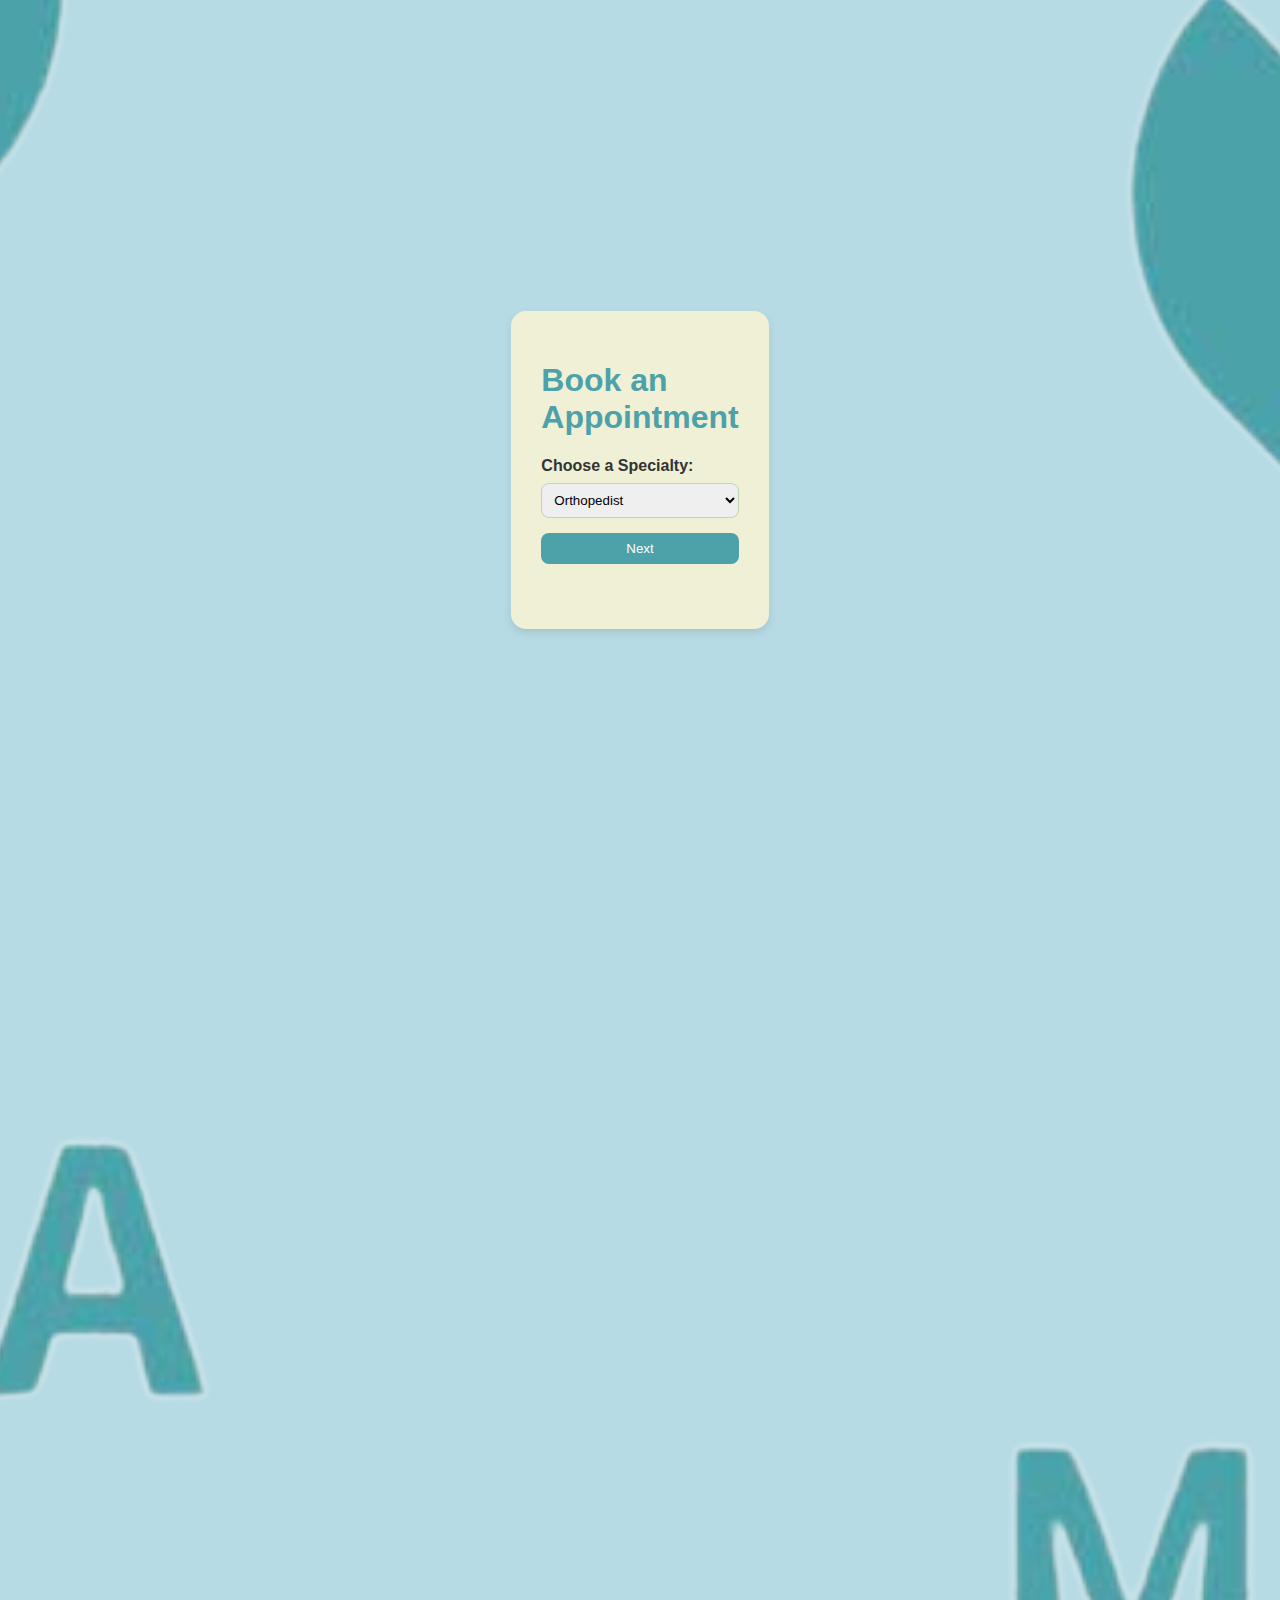
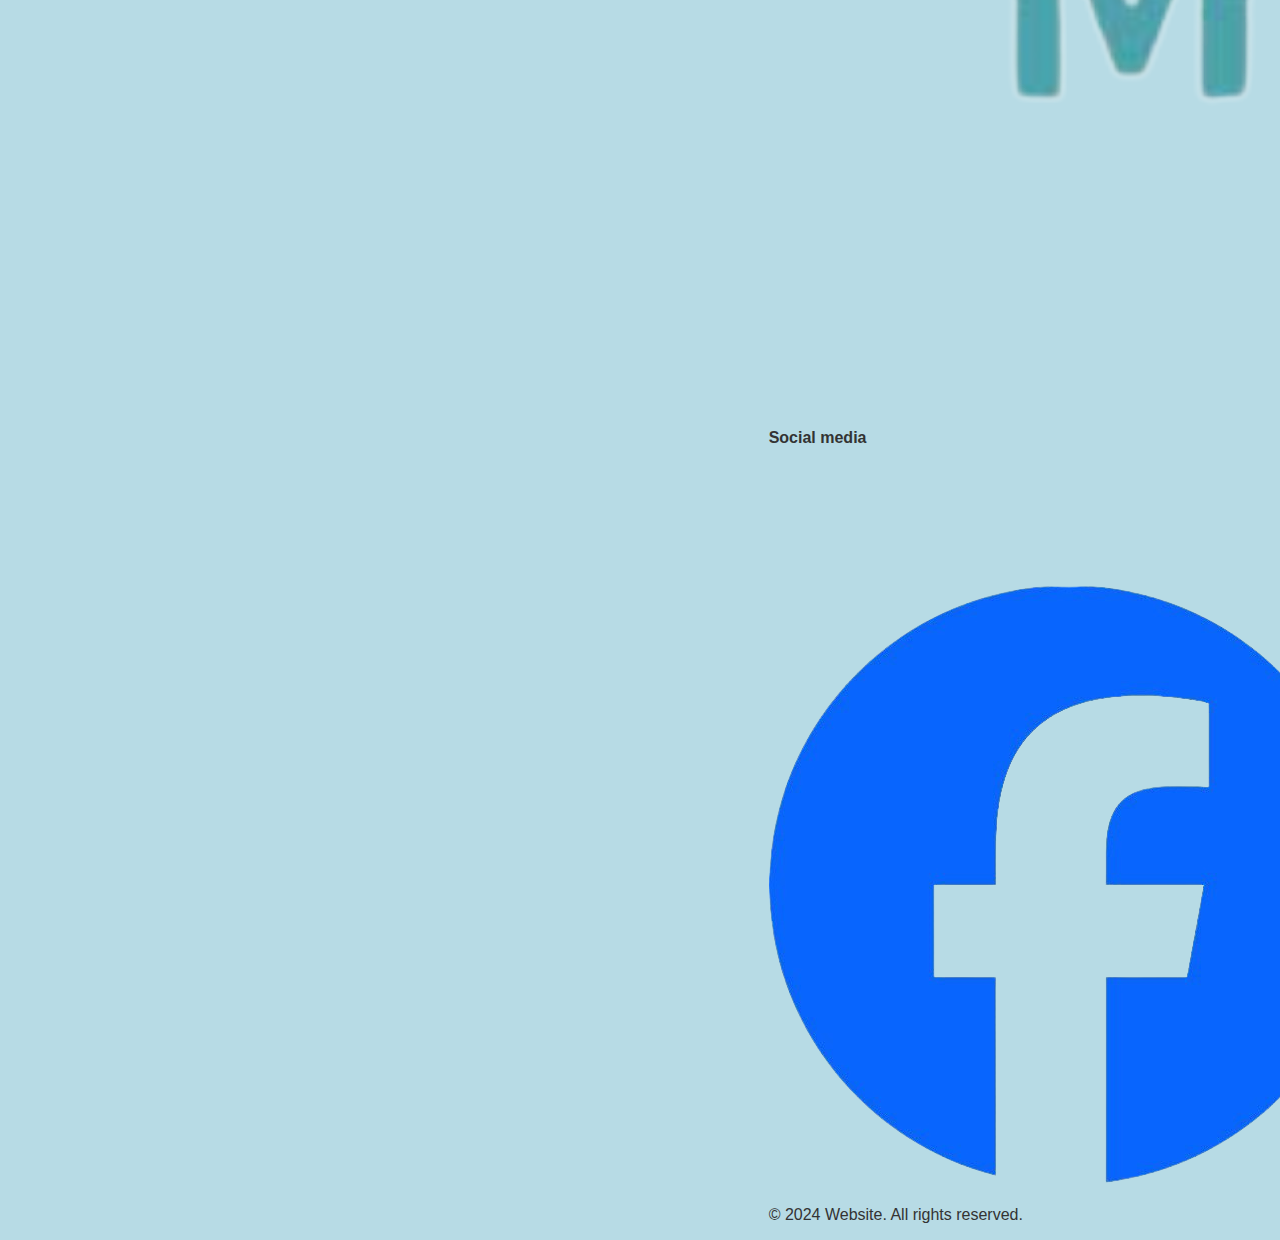
==== Appointment-booking.html @ 75169d40 "Add files via upload" ====
﻿<!DOCTYPE html>

<html lang="en" xmlns="http://www.w3.org/1999/xhtml">
<head>
    <meta charset="utf-8" />
    <title> Appointment Booking</title>

    <style>
    body {
    font-family: Arial, sans-serif;
    background-color: #b7dbe5;
    color: #333;
    margin: 0;
    padding: 20px;
    display: flex;
    justify-content: center;
    align-items: center;
    height: 100vh;
}

.container {
    background-color: #f0f0d7;
    padding: 30px;
    border-radius: 15px;
    box-shadow: 0 4px 8px rgba(0, 0, 0, 0.1);
    width: 400px;
}

h1 {
    color: #4da1a9;
}

form {
    margin-bottom: 20px;
}

label {
    display: block;
    margin-bottom: 8px;
    font-weight: bold;
}

select, input, textarea, button {
    width: 100%;
    padding: 8px;
    margin-bottom: 15px;
    border-radius: 8px;
    border: 1px solid #bad8b6;
}

button {
    background-color: #4da1a9;
    color: white;
    border: none;
    cursor: pointer;
    transition: background-color 0.3s ease;
}

button:hover {
    background-color: #bad8b6;
}



    </style>
</head>

<body>

<!-- Header Section -->
    <header>
        <div class="logo"><img src="logo.png" alt="Clinic Logo"></div>
        <nav>
            <a href="#about-us">About Us</a>
            <a href="#contact-us">Contact Us</a>
        </nav>
    </header>

 <div class="container">
        <h1>Book an Appointment</h1>
        
        <!-- First Form: Select Specialty -->
        <form id="specialtyForm">
            <label for="specialty">Choose a Specialty:</label>
            <select id="specialty" name="specialty">
                <option value="orthopedist">Orthopedist</option>
                <option value="neurologist">Neurologist</option>
                <option value="cardiologist">Cardiologist</option>
                <option value="pediatrician">Pediatrician</option>
                <option value="womens-health">Women's Health</option>
            </select>
            <button type="submit">Next</button>
        </form>
        
        <!-- Second Form: Select Doctor and Other Details -->
        <form id="bookingForm" style="display:none;">
            <label for="doctor">Choose a Doctor:</label>
            <select id="doctor" name="doctor">
                <!-- Options will be dynamically updated -->
            </select>
            <label for="date">Date:</label>
            <input type="date" id="date" name="date" required>
            <label for="time">Time:</label>
            <input type="time" id="time" name="time" required>
            <label for="reason">Reason for Visit:</label>
            <textarea id="reason" name="reason" rows="3" required></textarea>
            <button type="submit">Book Appointment</button>
        </form>
    </div>

    <footer>
        <div class="footer-left-1">
            <h4>Get In Touch</h4>
            <div class="contact-info-1" id="contact-us">
                <div class="contact-item-1">
                    <img src="phone1.png" alt="Phone Icon">
                    <span class="single-line-1">+996 58765 43210</span>
                </div>
                <div class="contact-item-1">
                    <img src="mail-icon.png" alt="Email Icon">
                    <span class="single-line-1">medora@gmail.com</span>
                </div>
                <div class="contact-item-1">
                    <img src="location1.png" alt="Location Icon">
                    <span class="single-line-1">Riyadh, Saudi Arabia</span>
                </div>
            </div>
        </div>
        
        <div class="footer-center-1">
            <a href="index.html">
            <img src="logo.png" alt="Logo" class="footer-logo-1 logo-toggle">
        </a>
        </div>
        
        <div class="footer-right-1">
            <p><strong>Social media</strong></p>
            <div class="social-icons-1">
                
                <img src="facebook1.png" alt="Facebook">
                <img src="X1.png" alt="Twitter">
                <img src="instagram1.png" alt="Instagram">
                <img src="linkedin1.png" alt="LinkedIn">
            </div>
        </div>
        
        <div class="footer-bottom-1">
            <p>© 2024 Website. All rights reserved.</p>
        </div>
    </footer>

    <script>
    const specialtyForm = document.getElementById('specialtyForm');
const bookingForm = document.getElementById('bookingForm');
const doctorSelect = document.getElementById('doctor');

specialtyForm.addEventListener('submit', (event) => {
    event.preventDefault();
    const specialty = document.getElementById('specialty').value;
    updateDoctorOptions(specialty);
    specialtyForm.style.display = 'none';
    bookingForm.style.display = 'block';
});

function updateDoctorOptions(specialty) {
    const doctors = {
        orthopedist: ['Dr. Hanan Alsaleh', 'Dr. Abdullah Omar'],
        neurologist: ['Dr. Turki Mohammed', 'Dr. Abdullah Omar'],
        cardiologist: ['Dr. Sultan Ahmed'],
        pediatrician: ['Dr. Noura Abdulrhman'],
        'womens-health': ['Dr. Noura Abdulrhman']
    };
    
    doctorSelect.innerHTML = '';
    doctors[specialty].forEach(doctor => {
        const option = document.createElement('option');
        option.value = doctor;
        option.textContent = doctor;
        doctorSelect.appendChild(option);
    });
}

bookingForm.addEventListener('submit', (event) => {
    event.preventDefault();
    alert('Appointment booked successfully!');
    window.location.href = 'Medora.html'; // Redirect to homepage
});

    </script>
</body>
</html>
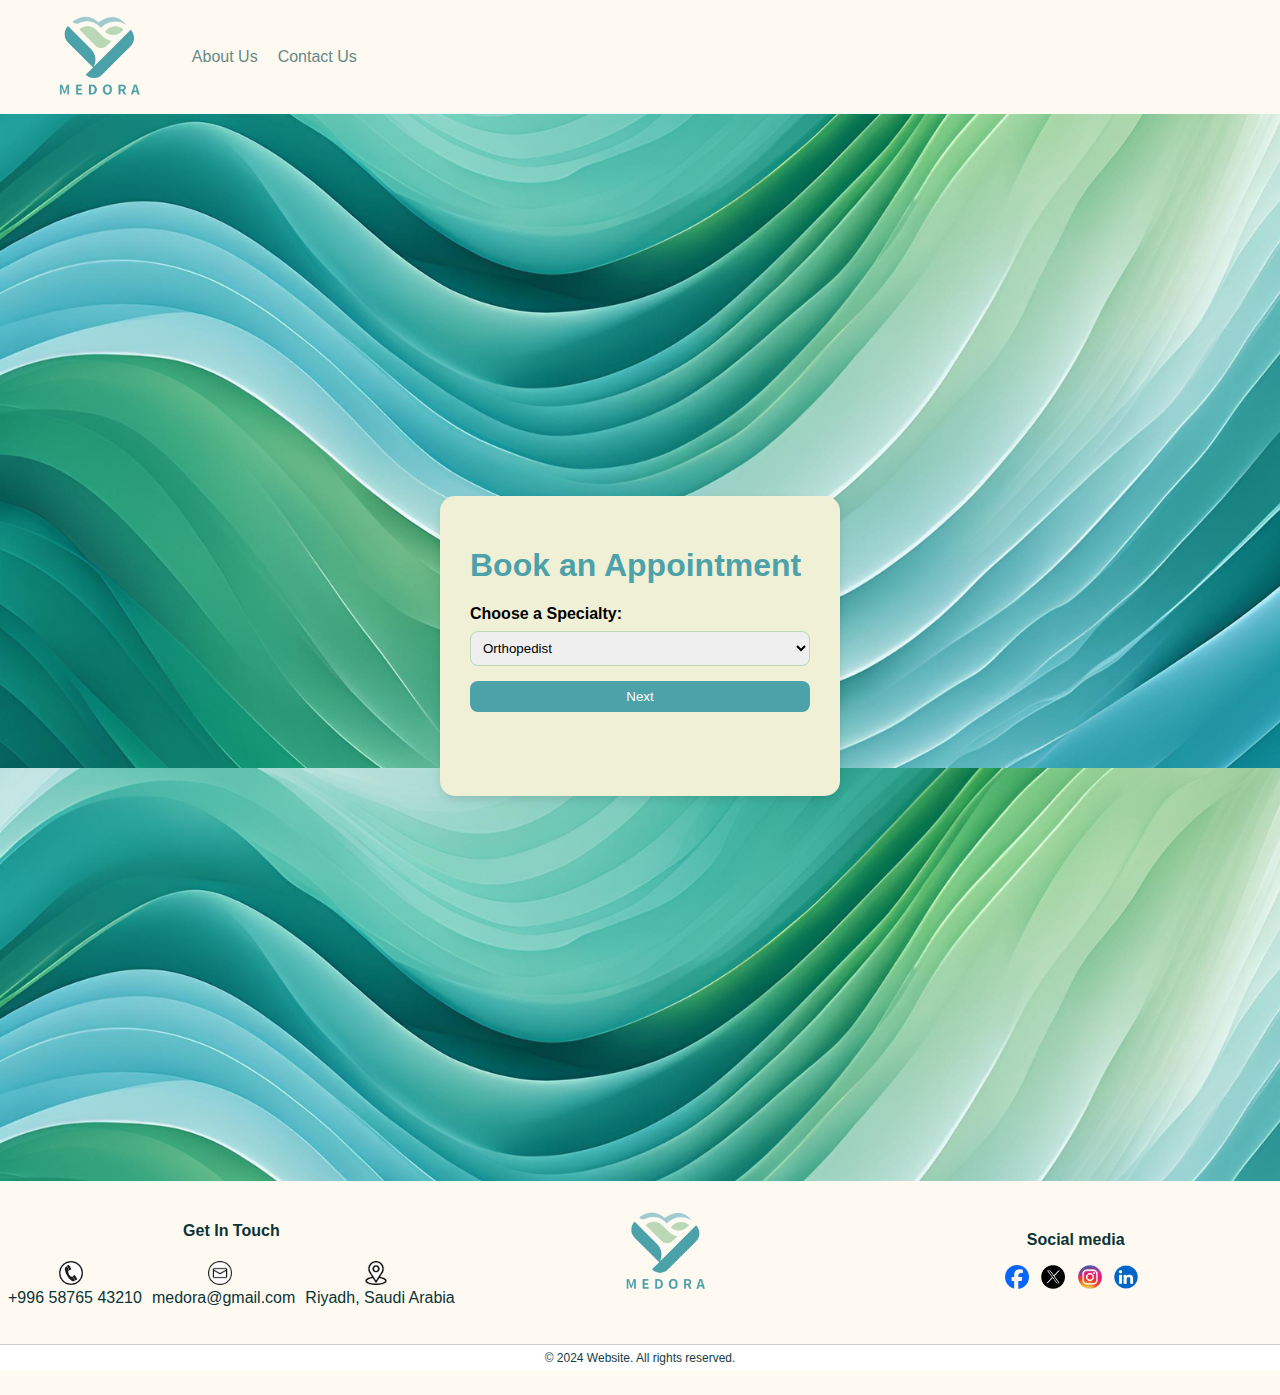
==== commit c6af37b6: "appointment page and patient" ====
--- a/Appointment-booking.html
+++ b/Appointment-booking.html
@@ -1,73 +1,88 @@
 ﻿<!DOCTYPE html>
-
-<html lang="en" xmlns="http://www.w3.org/1999/xhtml">
+<html lang="en">
 <head>
     <meta charset="utf-8" />
-    <title> Appointment Booking</title>
-
+    <title>Appointment Booking</title>
+    <link rel="stylesheet" href="style.css">
     <style>
-    body {
-    font-family: Arial, sans-serif;
-    background-color: #b7dbe5;
-    color: #333;
-    margin: 0;
-    padding: 20px;
-    display: flex;
-    justify-content: center;
-    align-items: center;
-    height: 100vh;
-}
-
-.container {
-    background-color: #f0f0d7;
-    padding: 30px;
-    border-radius: 15px;
-    box-shadow: 0 4px 8px rgba(0, 0, 0, 0.1);
-    width: 400px;
-}
-
-h1 {
-    color: #4da1a9;
-}
-
-form {
-    margin-bottom: 20px;
-}
-
-label {
-    display: block;
-    margin-bottom: 8px;
-    font-weight: bold;
-}
-
-select, input, textarea, button {
-    width: 100%;
-    padding: 8px;
-    margin-bottom: 15px;
-    border-radius: 8px;
-    border: 1px solid #bad8b6;
-}
-
-button {
-    background-color: #4da1a9;
-    color: white;
-    border: none;
-    cursor: pointer;
-    transition: background-color 0.3s ease;
-}
-
-button:hover {
-    background-color: #bad8b6;
-}
-
-
-
+        body {
+            font-family: Arial, sans-serif;
+            background-color: #fffaf1;
+            margin: 0;
+            padding: 0;
+            min-height: 100vh;
+            display: flex;
+            flex-direction: column;
+            background-image: url("appointment-background.png");
+            height: 155%;
+        }
+       
+        header, footer {
+            background-color: #fffaf1;
+            padding: 7px 0;
+            z-index: 10;
+        }
+
+        .page-content {
+            flex-grow: 1;
+            display: flex;
+            justify-content: center;
+            align-items: center;
+            padding: 20px;
+            width: 80%; /* Adjust this value to make the content area wider */
+            margin: 0 auto; /* Center the content horizontally */
+        }
+
+        .container {
+            background-color: #f0f0d7;
+            padding: 30px;
+            border-radius: 15px;
+            box-shadow: 0 4px 8px rgba(0, 0, 0, 0.1);
+            width: 400px; /* Increased width for a wider content area */
+            min-height: 300px;
+            box-sizing: border-box;
+        }
+
+        h1 {
+            color: #4da1a9;
+        }
+
+        form {
+            margin-bottom: 20px;
+        }
+
+        label {
+            display: block;
+            margin-bottom: 8px;
+            font-weight: bold;
+        }
+
+        select, input, textarea, button {
+            width: 100%;
+            padding: 8px;
+            margin-bottom: 15px;
+            border-radius: 8px;
+            border: 1px solid #bad8b6;
+        }
+
+        button {
+            background-color: #4da1a9;
+            color: white;
+            border: none;
+            cursor: pointer;
+            transition: background-color 0.3s ease;
+        }
+
+        button:hover {
+            background-color: #bad8b6;
+        }
+
+       
     </style>
 </head>
 
 <body>
-
-<!-- Header Section -->
+    <!-- Header Section -->
     <header>
         <div class="logo"><img src="logo.png" alt="Clinic Logo"></div>
         <nav>
@@ -76,38 +91,39 @@
         </nav>
     </header>
 
- <div class="container">
-        <h1>Book an Appointment</h1>
-        
-        <!-- First Form: Select Specialty -->
-        <form id="specialtyForm">
-            <label for="specialty">Choose a Specialty:</label>
-            <select id="specialty" name="specialty">
-                <option value="orthopedist">Orthopedist</option>
-                <option value="neurologist">Neurologist</option>
-                <option value="cardiologist">Cardiologist</option>
-                <option value="pediatrician">Pediatrician</option>
-                <option value="womens-health">Women's Health</option>
-            </select>
-            <button type="submit">Next</button>
-        </form>
-        
-        <!-- Second Form: Select Doctor and Other Details -->
-        <form id="bookingForm" style="display:none;">
-            <label for="doctor">Choose a Doctor:</label>
-            <select id="doctor" name="doctor">
-                <!-- Options will be dynamically updated -->
-            </select>
-            <label for="date">Date:</label>
-            <input type="date" id="date" name="date" required>
-            <label for="time">Time:</label>
-            <input type="time" id="time" name="time" required>
-            <label for="reason">Reason for Visit:</label>
-            <textarea id="reason" name="reason" rows="3" required></textarea>
-            <button type="submit">Book Appointment</button>
-        </form>
+    <!-- Content Section -->
+    <div class="page-content">
+        <div class="container">
+            <h1>Book an Appointment</h1>
+            <!-- First Form -->
+            <form id="specialtyForm">
+                <label for="specialty">Choose a Specialty:</label>
+                <select id="specialty" name="specialty">
+                    <option value="orthopedist">Orthopedist</option>
+                    <option value="neurologist">Neurologist</option>
+                    <option value="cardiologist">Cardiologist</option>
+                    <option value="pediatrician">Pediatrician</option>
+                    <option value="womens-health">Women's Health</option>
+                </select>
+                <button type="submit">Next</button>
+            </form>
+
+            <!-- Second Form -->
+            <form id="bookingForm" style="display:none;">
+                <label for="doctor">Choose a Doctor:</label>
+                <select id="doctor" name="doctor"></select>
+                <label for="date">Date:</label>
+                <input type="date" id="date" name="date" required>
+                <label for="time">Time:</label>
+                <input type="time" id="time" name="time" required>
+                <label for="reason">Reason for Visit:</label>
+                <textarea id="reason" name="reason" rows="3" required></textarea>
+                <button type="submit">Book Appointment</button>
+            </form>
+        </div>
     </div>
 
+    <!-- Footer -->
     <footer>
         <div class="footer-left-1">
             <h4>Get In Touch</h4>
@@ -150,42 +166,40 @@
     </footer>
 
     <script>
-    const specialtyForm = document.getElementById('specialtyForm');
-const bookingForm = document.getElementById('bookingForm');
-const doctorSelect = document.getElementById('doctor');
-
-specialtyForm.addEventListener('submit', (event) => {
-    event.preventDefault();
-    const specialty = document.getElementById('specialty').value;
-    updateDoctorOptions(specialty);
-    specialtyForm.style.display = 'none';
-    bookingForm.style.display = 'block';
-});
-
-function updateDoctorOptions(specialty) {
-    const doctors = {
-        orthopedist: ['Dr. Hanan Alsaleh', 'Dr. Abdullah Omar'],
-        neurologist: ['Dr. Turki Mohammed', 'Dr. Abdullah Omar'],
-        cardiologist: ['Dr. Sultan Ahmed'],
-        pediatrician: ['Dr. Noura Abdulrhman'],
-        'womens-health': ['Dr. Noura Abdulrhman']
-    };
-    
-    doctorSelect.innerHTML = '';
-    doctors[specialty].forEach(doctor => {
-        const option = document.createElement('option');
-        option.value = doctor;
-        option.textContent = doctor;
-        doctorSelect.appendChild(option);
-    });
-}
-
-bookingForm.addEventListener('submit', (event) => {
-    event.preventDefault();
-    alert('Appointment booked successfully!');
-    window.location.href = 'Medora.html'; // Redirect to homepage
-});
-
+        const specialtyForm = document.getElementById('specialtyForm');
+        const bookingForm = document.getElementById('bookingForm');
+        const doctorSelect = document.getElementById('doctor');
+
+        specialtyForm.addEventListener('submit', (event) => {
+            event.preventDefault();
+            const specialty = document.getElementById('specialty').value;
+            updateDoctorOptions(specialty);
+            specialtyForm.style.display = 'none';
+            bookingForm.style.display = 'block';
+        });
+
+        function updateDoctorOptions(specialty) {
+            const doctors = {
+                orthopedist: ['Dr. Hanan Alsaleh', 'Dr. Abdullah Omar'],
+                neurologist: ['Dr. Turki Mohammed', 'Dr. Abdullah Omar'],
+                cardiologist: ['Dr. Sultan Ahmed'],
+                pediatrician: ['Dr. Noura Abdulrhman'],
+                'womens-health': ['Dr. Noura Abdulrhman']
+            };
+            doctorSelect.innerHTML = '';
+            doctors[specialty].forEach(doctor => {
+                const option = document.createElement('option');
+                option.value = doctor;
+                option.textContent = doctor;
+                doctorSelect.appendChild(option);
+            });
+        }
+
+        bookingForm.addEventListener('submit', (event) => {
+            event.preventDefault();
+            alert('Appointment booked successfully!');
+            window.location.href = 'patient.html'; // Redirect to homepage
+        });
     </script>
 </body>
-</html>+</html>
--- a/style.css
+++ b/style.css
@@ -0,0 +1,315 @@
+/* General Page Layout */
+body, html {
+    margin: 0;
+    padding: 0;
+    height: 100%;
+    font-family: Arial, sans-serif;
+  }
+
+ 
+  
+  /* Header Styling */
+  header {
+    display: flex;
+    justify-content: flex-start; /* جعل العناصر بجانب بعض */
+    align-items: center;
+    background-color:  #528d831d;
+    color: #BAD8B6;
+    padding: 20px; /* تقليل المسافة داخل الهيدر */
+    z-index: 1;
+  }
+  
+  header .logo {
+    margin-right: 20px; /* مسافة بين الشعار والروابط */
+  }
+  
+  header .logo img {
+    height: 100px; /* حجم الشعار */
+    width: auto; /* الحفاظ على النسبة بين الطول والعرض */
+    display: block;
+    margin-left: 50px; /* مسافة من الحافة اليسرى */
+  }
+  
+  header nav {
+    display: flex;
+    align-items: center; /* محاذاة الروابط مع الشعار */
+  }
+  
+  header nav a {
+    color: #658985;
+    text-decoration: none;
+    margin-left: 20px;
+  }
+  
+  header nav a:hover {
+    text-decoration: underline;
+  }
+  
+  
+  footer {
+    margin-top: 4px;
+    display: flex;
+    justify-content: space-between;
+    align-items: center;
+    background-color: #528d831d;
+    padding: 0; /* إزالة الحشو */
+    position: relative;
+    flex-wrap: wrap;
+    color: #0b3436;
+    height: 200px; /* تقليل الارتفاع */
+  }
+  
+  .footer-left-1, .footer-center-1, .footer-right-1 {
+    flex: 1;
+    padding: 0.5em; /* تقليل الحشو الداخلي */
+    text-align: center;
+  }
+  
+  .footer-center-1 {
+    display: flex;
+    flex-direction: column;
+    align-items: center;
+  }
+  
+  .footer-logo-1 {
+    width: 100px; /* تقليل حجم الشعار */
+  }
+  
+  .contact-info-1 {
+    display: flex;
+    gap: 10px; /* تقليل الفجوة بين العناصر */
+    align-items: center;
+  }
+  
+  .footer-left-1 img, .footer-right-1 img, .social-icon-1 {
+    max-width: 1.5em; /* تقليل الحجم */
+    height: auto;
+    margin-right: 0.5em; /* تقليل المسافة اليمنى */
+  }
+  
+  .single-line-1 {
+    white-space: nowrap;
+  }
+  
+  .footer-bottom-1 {
+    width: 100%;
+    text-align: center;
+    margin-top: 0.5em; /* تقليل المسافة العلوية */
+  }
+  
+  .footer-bottom-1 p {
+    padding: 0.5em; /* تقليل الحشو */
+    background-color: #ffffff;
+    font-size: 0.75em; /* تقليل حجم الخط */
+    color: #153d45;
+    border-top: 0.0625em solid #ccc; /* 1px */
+  }
+  
+  
+  /* Background and Box */
+  .background {
+    background: url('background.jpg') no-repeat center center/cover;  /* Add your background image */
+    min-height: calc(100vh - 120px); /* Adjusted height to account for header and footer */
+    display: flex;
+    justify-content: center;
+    align-items: center;
+  }
+  
+  .box {
+    margin: 15px;
+    background: #fff;
+    border-radius: 10px;
+    width: 500px;
+    display: flex;
+    flex-direction: column;
+    padding: 20px;
+    box-shadow: 0 4px 8px rgba(0, 0, 0, 0.2);
+  }
+  
+  /* Logo and Content Styles */
+  .logo h1 {
+    font-size: 24px;
+    color: #fff;  /* White color for the logo in the header */
+  }
+  
+  /* Role Selection */
+  .role-selection {
+    text-align: center;
+    margin-bottom: 20px;
+  }
+  
+  .role-selection h3 {
+    margin-bottom: 10px;
+    color: #333;
+  }
+  
+  .role-selection input {
+    margin: 5px;
+  }
+  
+  .form-container {
+    width: 100%;
+  }
+  
+  .form-container h3 {
+    color: #333;
+  }
+  
+  .form-container form {
+    display: flex;
+    flex-direction: column;
+    align-items: center;
+  }
+  
+  .form-container form input,
+  .form-container form select,
+  .form-container form button {
+    margin: 10px 0;
+    padding: 10px;
+    font-size: 1em;
+    border: 1px solid #ccc;
+    border-radius: 5px;
+  }
+  
+  .form-container form button {
+    padding: 10px 20px;
+    background-color: #489787;
+    color: white;
+    border: none;
+    border-radius: 5px;
+    cursor: pointer;
+    width: 100%;
+  }
+  
+  .form-container form button:hover {
+    background-color: #306f61;
+  }
+  
+  /* Hidden Forms */
+  .hidden {
+    display: none;
+  }
+  
+  .login-container {
+    background: white;
+    padding: 30px;
+    border-radius: 10px;
+    box-shadow: 0 4px 8px rgba(0, 0, 0, 0.1);
+    width: 300px;
+    text-align: center;
+  }
+  
+  .login-container h2 {
+    margin-bottom: 20px;
+  }
+  
+  .login-container input {
+    width: 100%;
+    padding: 10px;
+    margin: 10px 0;
+    border-radius: 5px;
+    border: 1px solid #ccc;
+  }
+  
+  .login-container .role-selection {
+    display: flex;
+    justify-content: center;
+    margin: 10px 0;
+  }
+  
+  .login-container .role-selection input {
+    margin: 0 5px;
+  }
+  
+  .login-container button {
+    padding: 10px 20px;
+    background-color: #489787;
+    color: white;
+    border: none;
+    border-radius: 5px;
+    cursor: pointer;
+    width: 100%;
+  }
+  
+  .login-container button:hover {
+    background-color: #306f61;
+  }
+
+  .profile-card {
+    padding: 20px;
+    background-color: #4DA1A9;
+    margin: 30px 40px;
+    border-radius: 25px;
+    box-shadow: 0 4px 8px rgba(0, 0, 0, 0.1);
+    display: flex;
+    align-items: center;
+    gap: 20px;
+    box-sizing: border-box;
+    width: 500px;
+}
+
+.profile-image {
+    width: 100px;
+    height: 100px;
+    border-radius: 50%;
+    border: 3px solid #4DA1A9;
+    object-fit: cover;
+}
+
+.profile-details p {
+    margin: 10px 0;
+    padding: 5px 15px;
+    background-color: #fffaf1;
+    border-radius: 10px;
+    box-shadow: 0 4px 10px rgba(0, 0, 0, 0.1);
+    font-family:roboto;
+}
+
+.profile-details p strong {
+    color: #4DA1A9;
+  
+}
+
+.profile-details p strong {
+    color: #4DA1A9;
+    margin-right: 10px;
+    text-align: left; /* Add space between bold text and normal text */
+    
+}
+
+.profile-details p span {
+    flex-grow: 1; /* Push span (unbold text) to the far right */
+    text-align: right;
+    color:#4f4f4f;
+}
+
+.welcome {
+  font-size: 1.2em;
+  font-family: 'Playfair Display', serif;
+  color: #4DA1A9;
+  margin: 20px;
+  text-align: left;
+}
+
+
+.welcome {
+  display: flex; /* لجعل الترحيب والرابط على نفس السطر */
+  justify-content: space-between; /* توزيع العناصر: النص في اليسار والرابط في اليمين */
+  align-items: center; /* محاذاة العناصر عموديًا في المنتصف */
+  margin: 20px; /* مساحة حول القسم */
+  font-family: 'Playfair Display', serif;
+}
+
+#welcome h2 {
+  margin: 0; /* إزالة الهوامش الافتراضية */
+}
+
+#sign-out {
+  text-decoration: underline; /* خط تحت النص */
+  color: #4DA1A9; /* لون الرابط */
+  cursor: pointer; /* تغيير شكل مؤشر الفأرة */
+}
+
+#sign-out:hover {
+  color: #2f2f2f; /* لون مختلف عند التمرير */
+}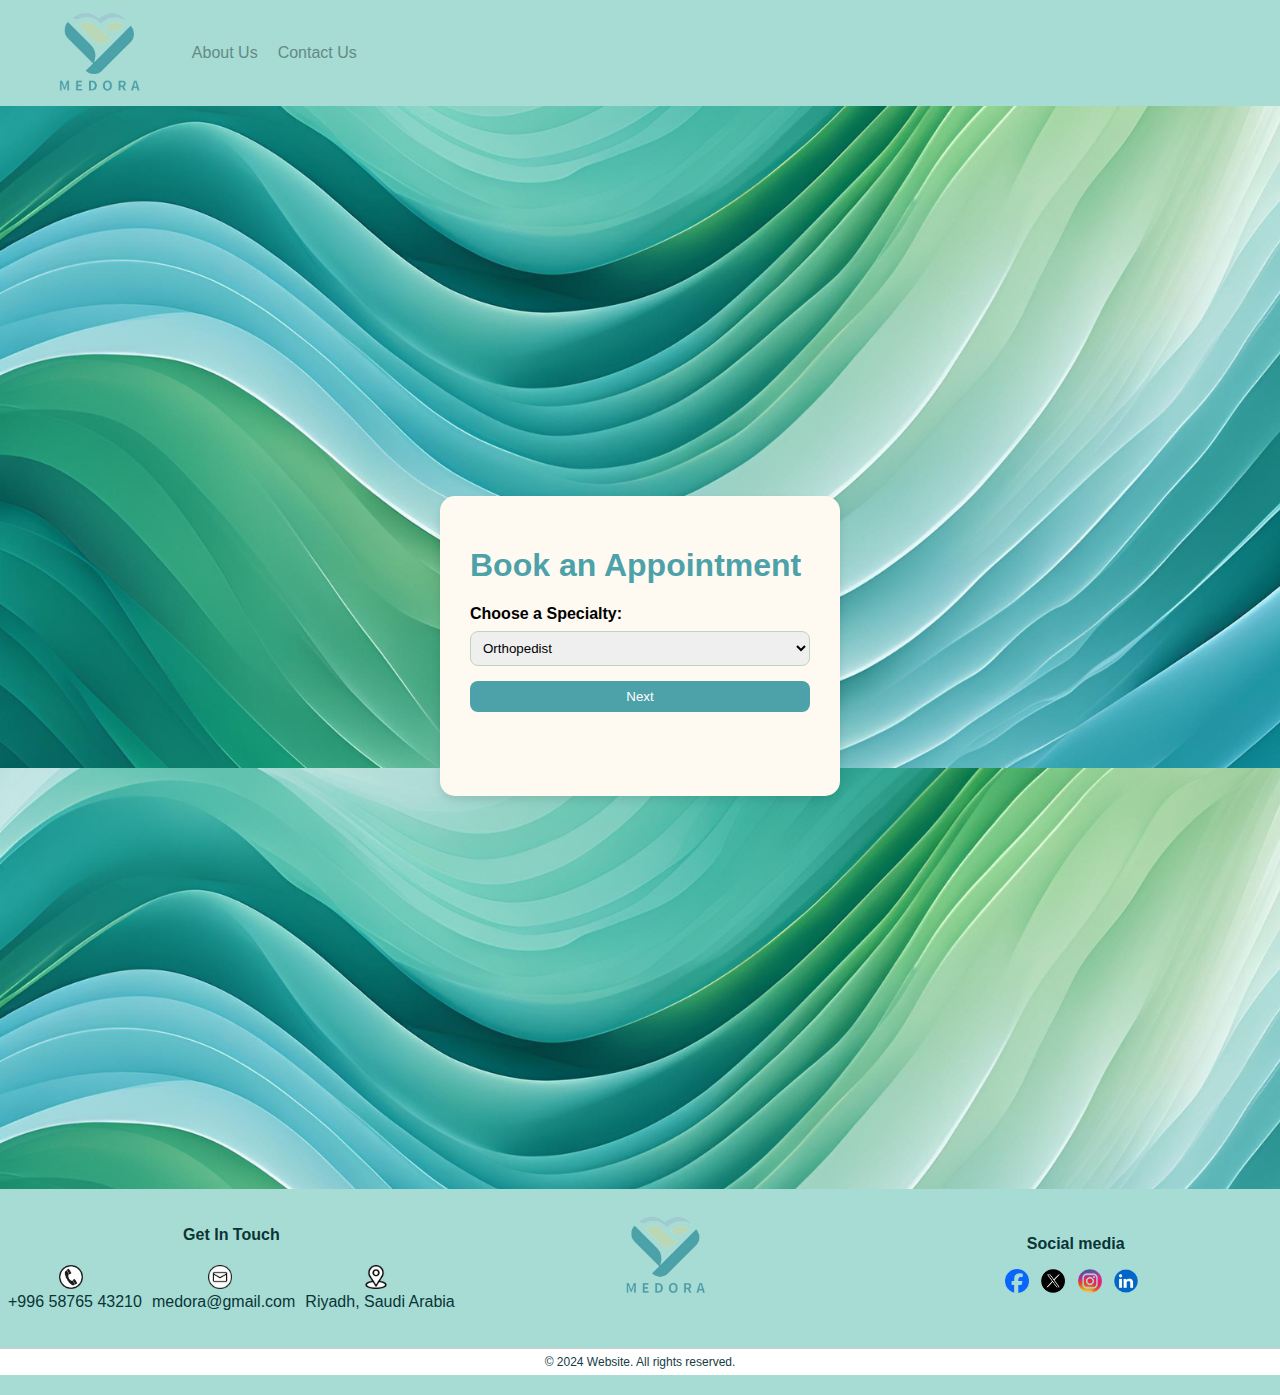
==== commit a53996f6: "java script for appointment" ====
--- a/Appointment-booking.html
+++ b/Appointment-booking.html
@@ -18,8 +18,8 @@
         }
        
         header, footer {
-            background-color: #fffaf1;
-            padding: 7px 0;
+            background-color: #a6dcd4;
+            padding: 3px 0;
             z-index: 10;
         }
 
@@ -34,7 +34,7 @@
         }
 
         .container {
-            background-color: #f0f0d7;
+            background-color: #fffaf1;
             padding: 30px;
             border-radius: 15px;
             box-shadow: 0 4px 8px rgba(0, 0, 0, 0.1);
@@ -103,7 +103,7 @@
                     <option value="neurologist">Neurologist</option>
                     <option value="cardiologist">Cardiologist</option>
                     <option value="pediatrician">Pediatrician</option>
-                    <option value="womens-health">Women's Health</option>
+                    <option value="women's-health">Women's Health</option>
                 </select>
                 <button type="submit">Next</button>
             </form>
@@ -180,12 +180,13 @@
 
         function updateDoctorOptions(specialty) {
             const doctors = {
-                orthopedist: ['Dr. Hanan Alsaleh', 'Dr. Abdullah Omar'],
-                neurologist: ['Dr. Turki Mohammed', 'Dr. Abdullah Omar'],
-                cardiologist: ['Dr. Sultan Ahmed'],
-                pediatrician: ['Dr. Noura Abdulrhman'],
-                'womens-health': ['Dr. Noura Abdulrhman']
+                orthopedist: ['Dr. Hanan Alsaleh'],
+                neurologist: ['Dr.Haifa Sultan', 'Dr. Abdullah Omar'],
+                cardiologist: ['Dr. Sultan Ahmed', 'Dr.Mohammed Bin Faisal','Dr.Ghada Khalid'],
+                pediatrician: ['Dr.Salman Abdulaziz', 'Dr.Sultan Ahmed'],
+              "women's-health" : ['Dr. Noura Abdulrhman' ,'Dr.Sarah Abdullah']
             };
+
             doctorSelect.innerHTML = '';
             doctors[specialty].forEach(doctor => {
                 const option = document.createElement('option');
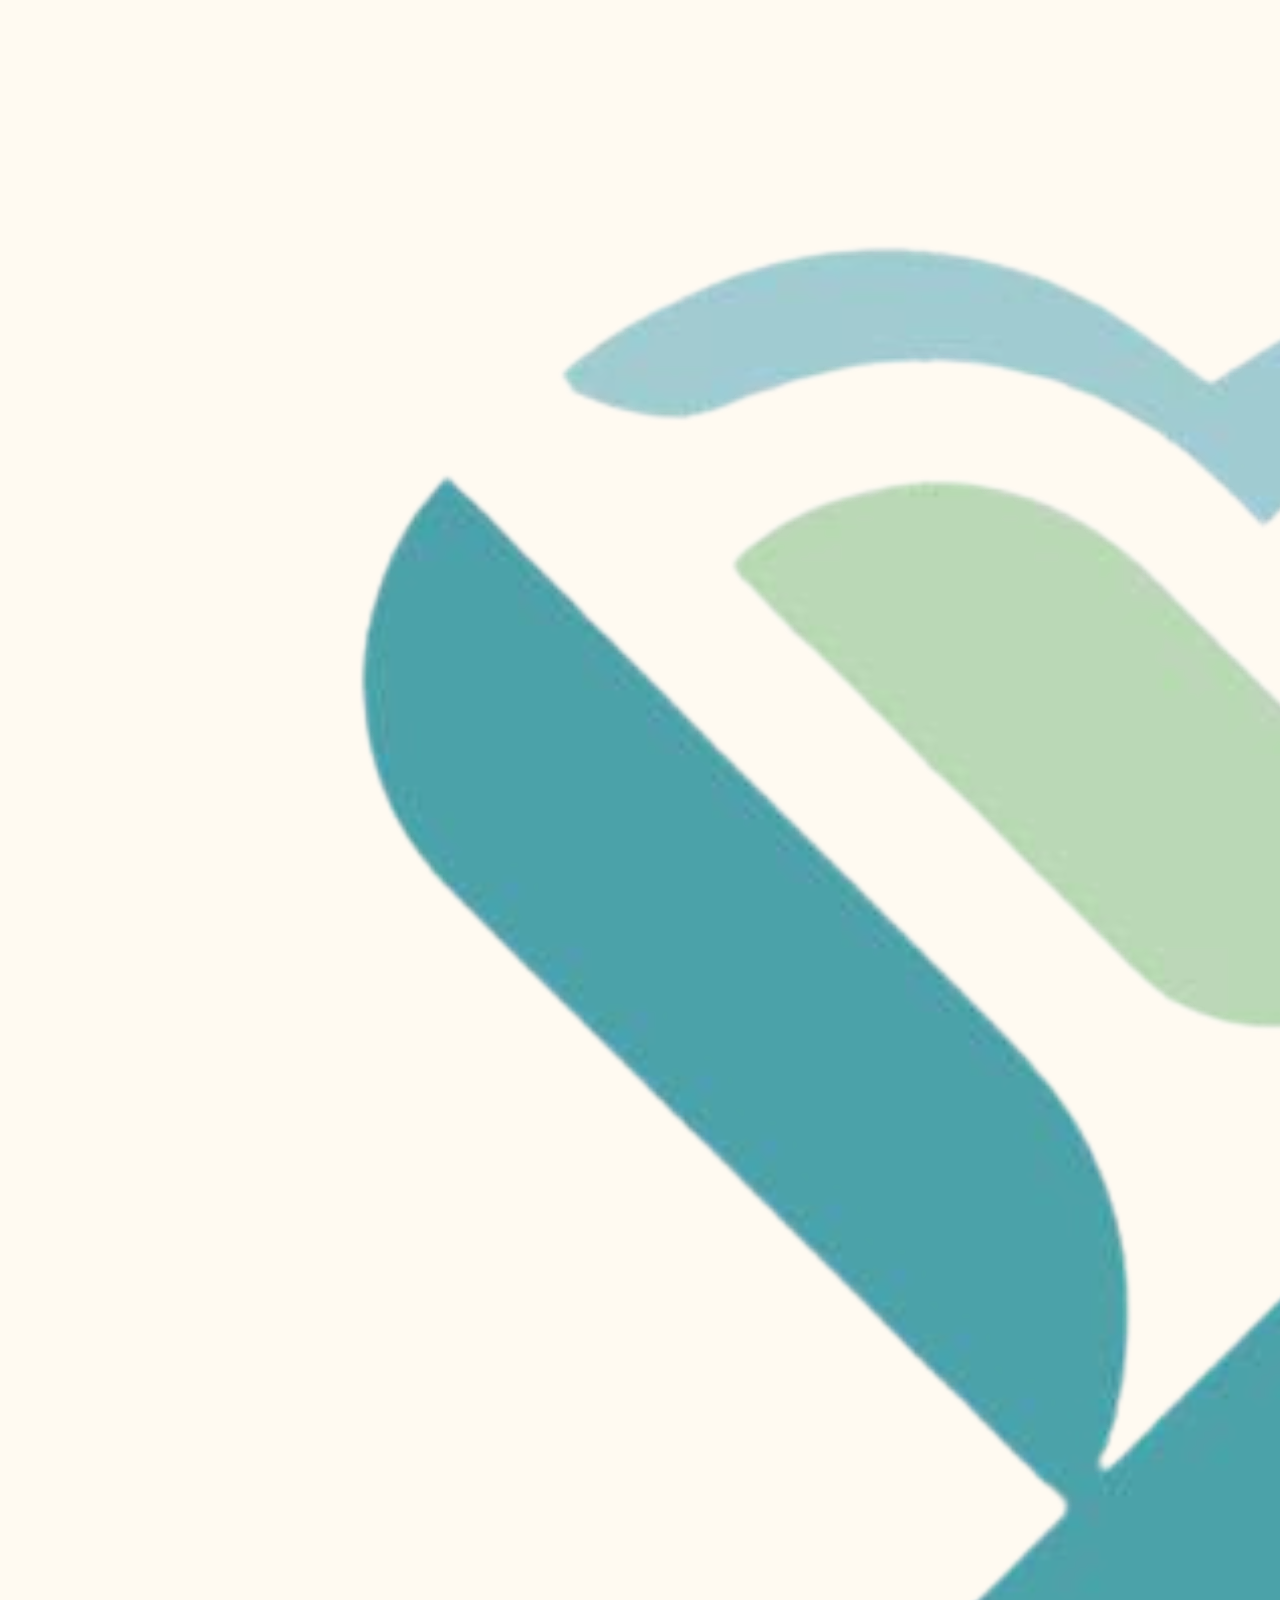
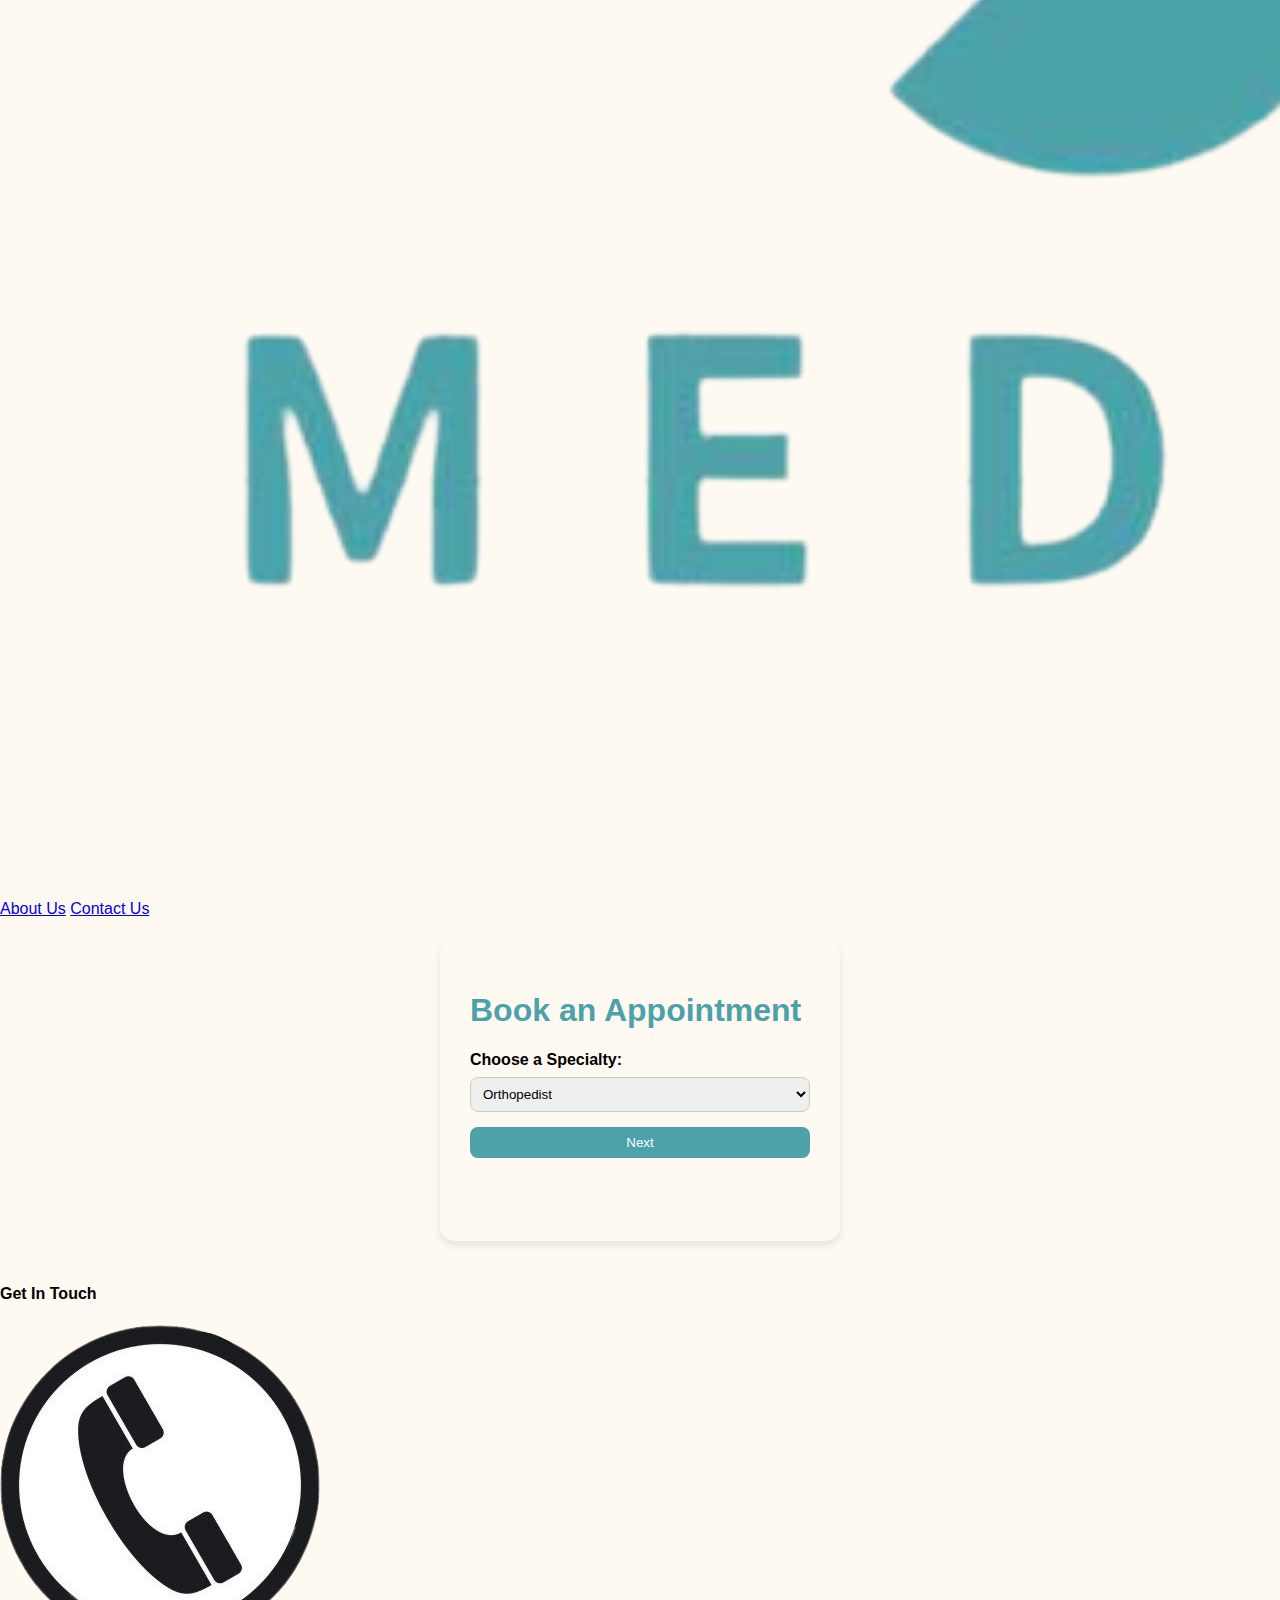
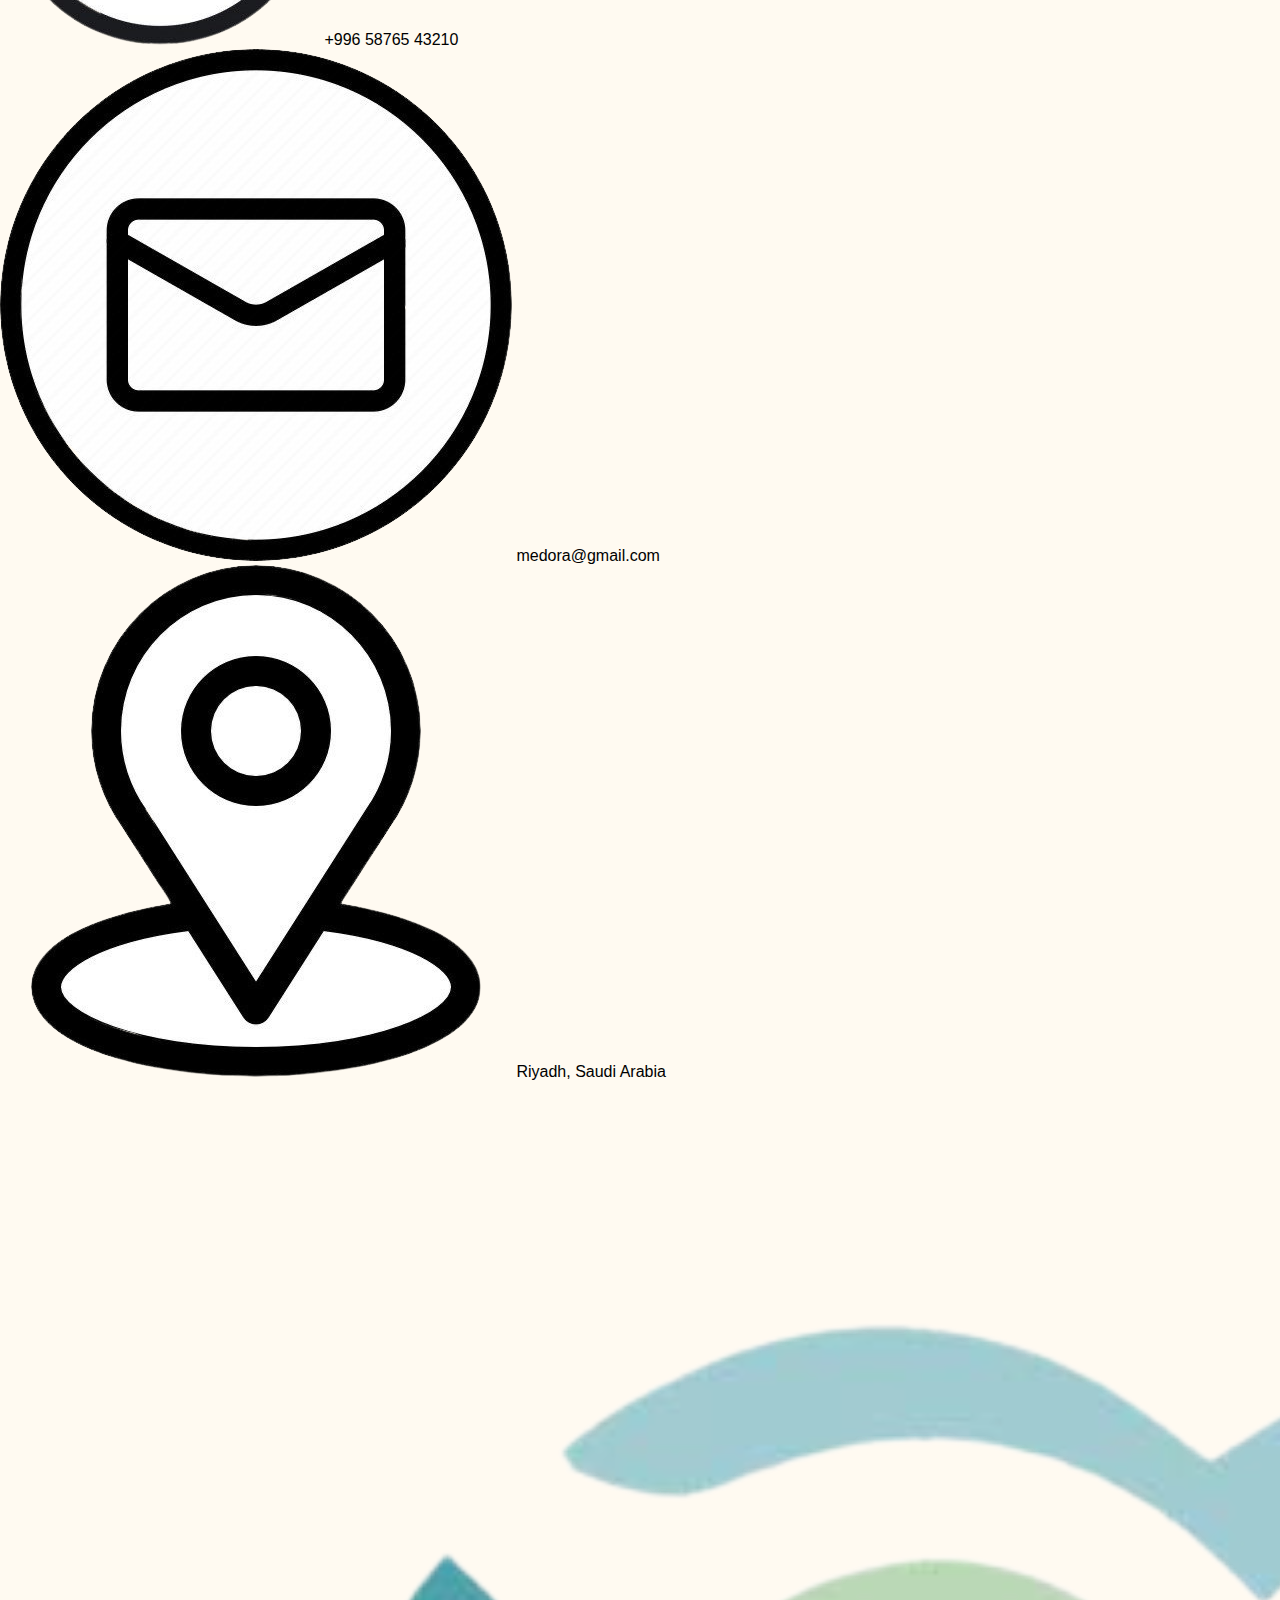
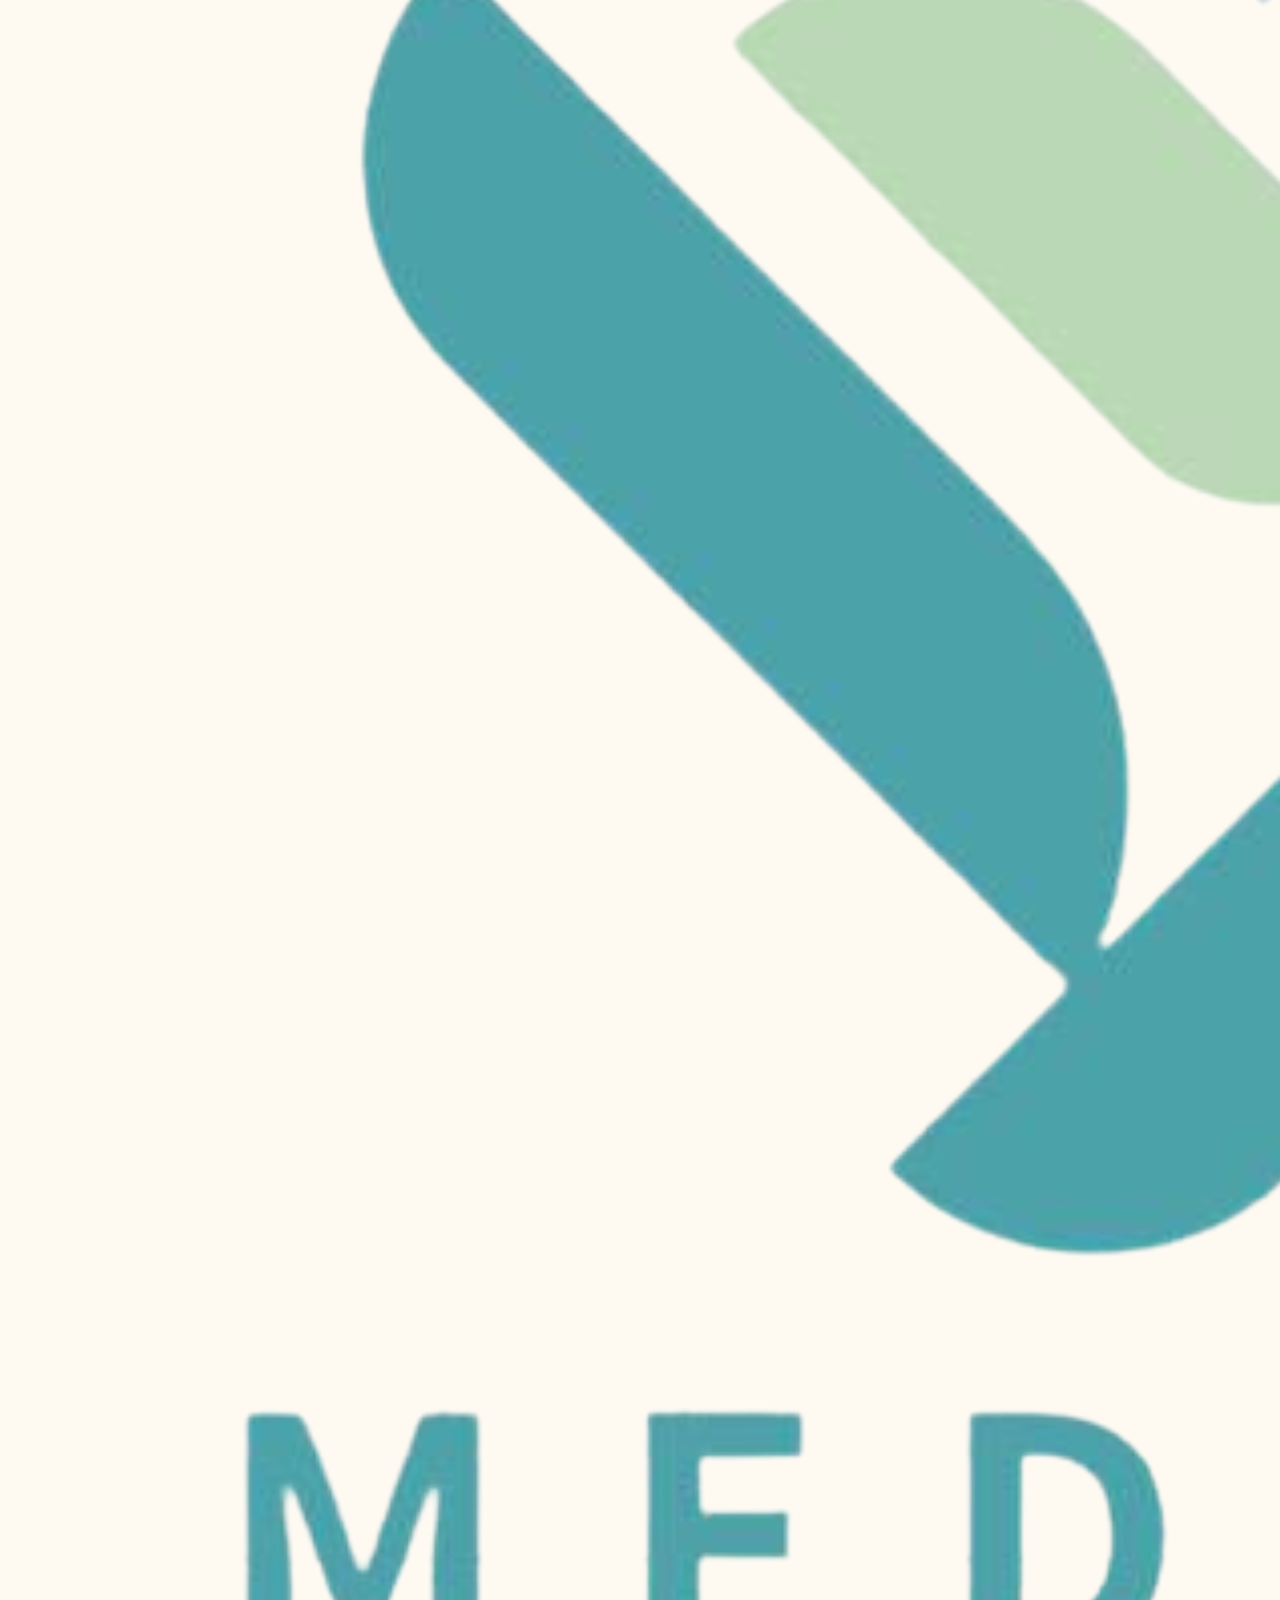
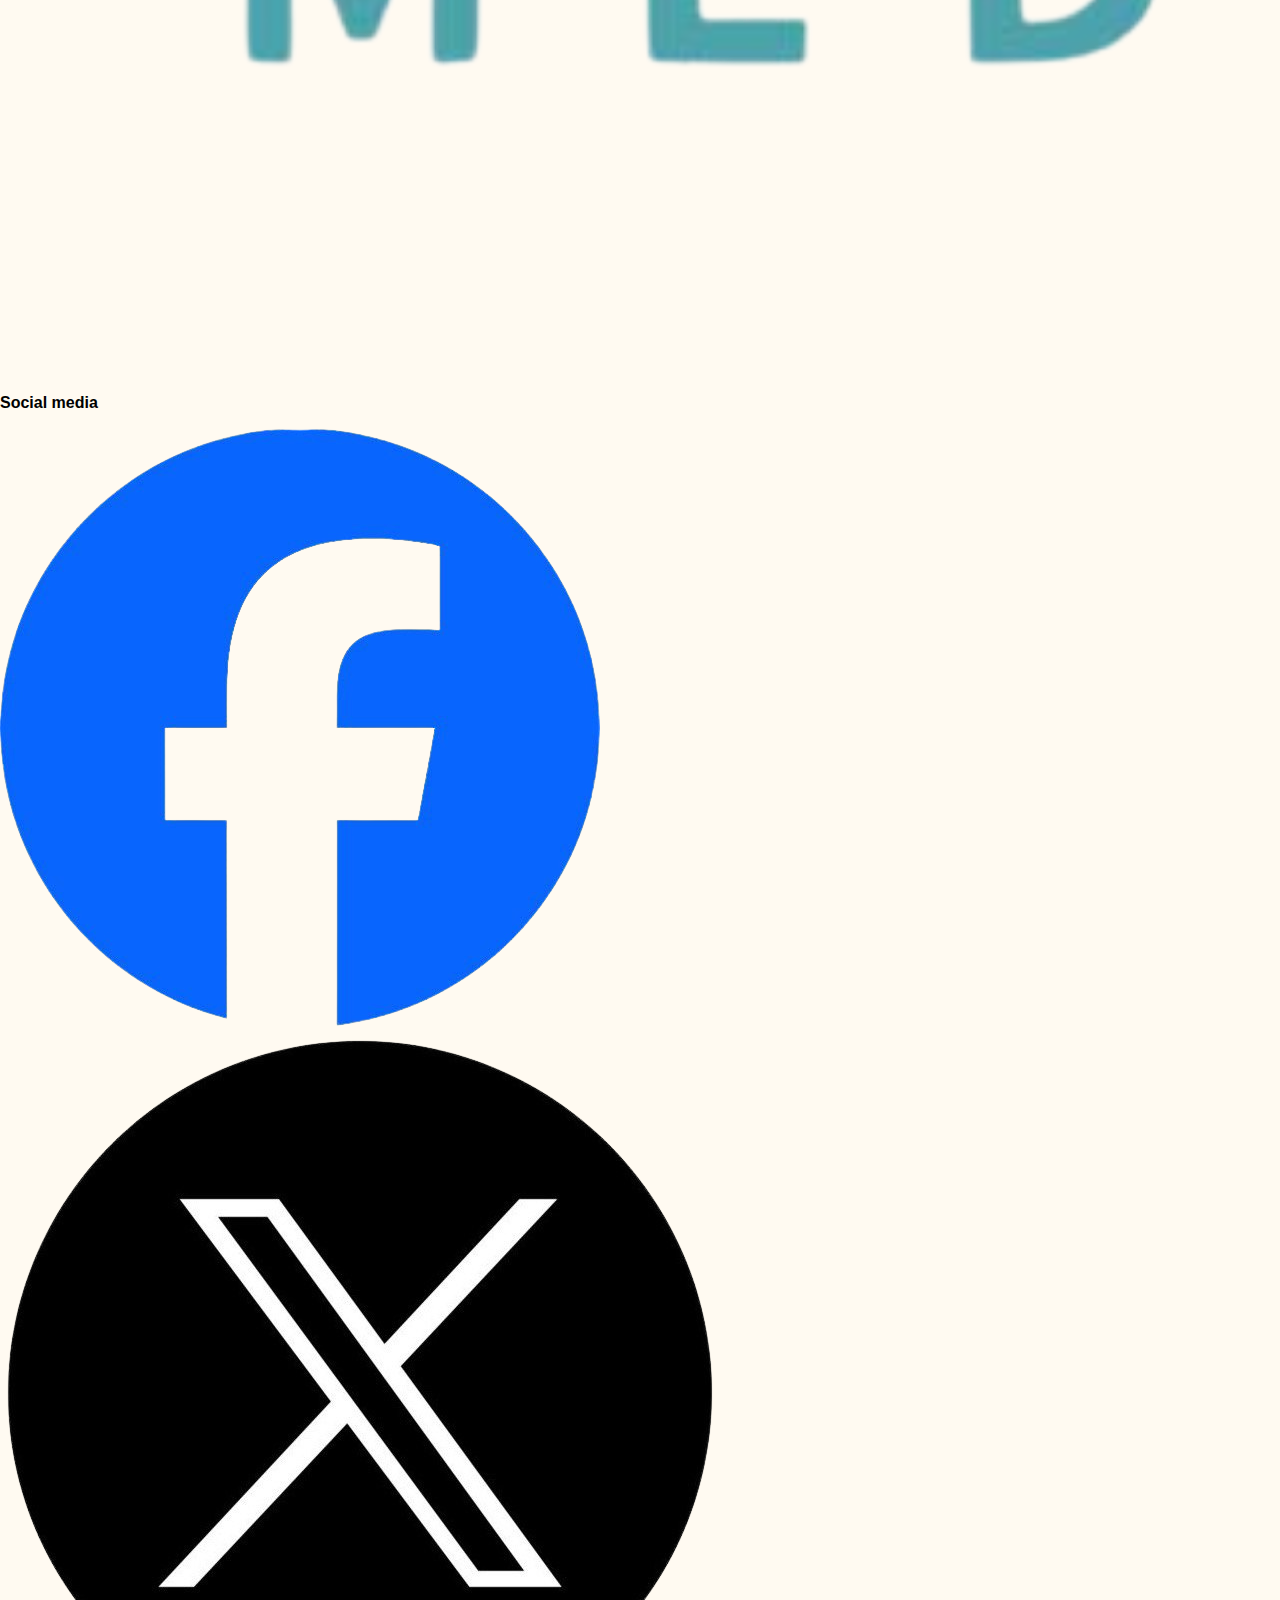
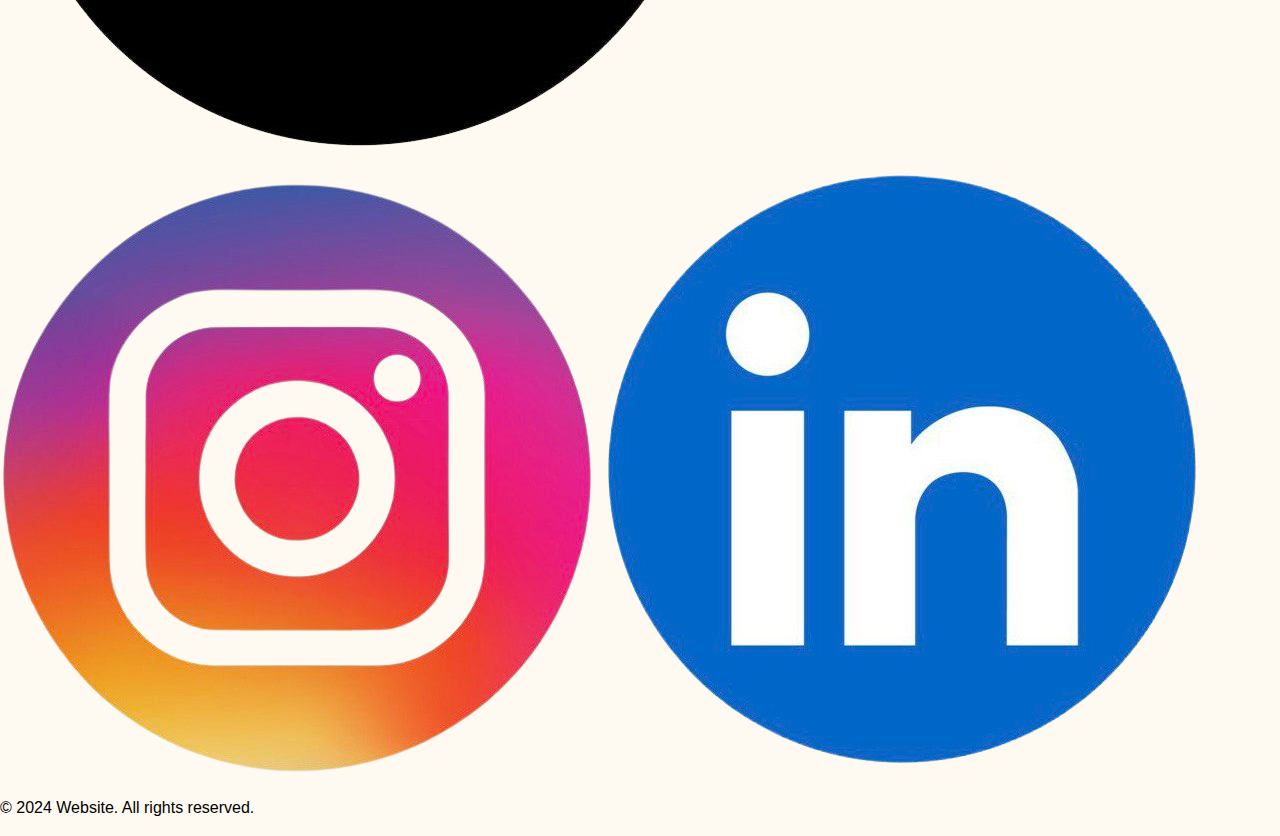
==== commit c138ffb1: "patient update" ====
--- a/Appointment-booking.html
+++ b/Appointment-booking.html
@@ -13,12 +13,12 @@
             min-height: 100vh;
             display: flex;
             flex-direction: column;
-            background-image: url("appointment-background.png");
+           
             height: 155%;
         }
        
         header, footer {
-            background-color: #a6dcd4;
+            background-color: #fffaf1;
             padding: 3px 0;
             z-index: 10;
         }
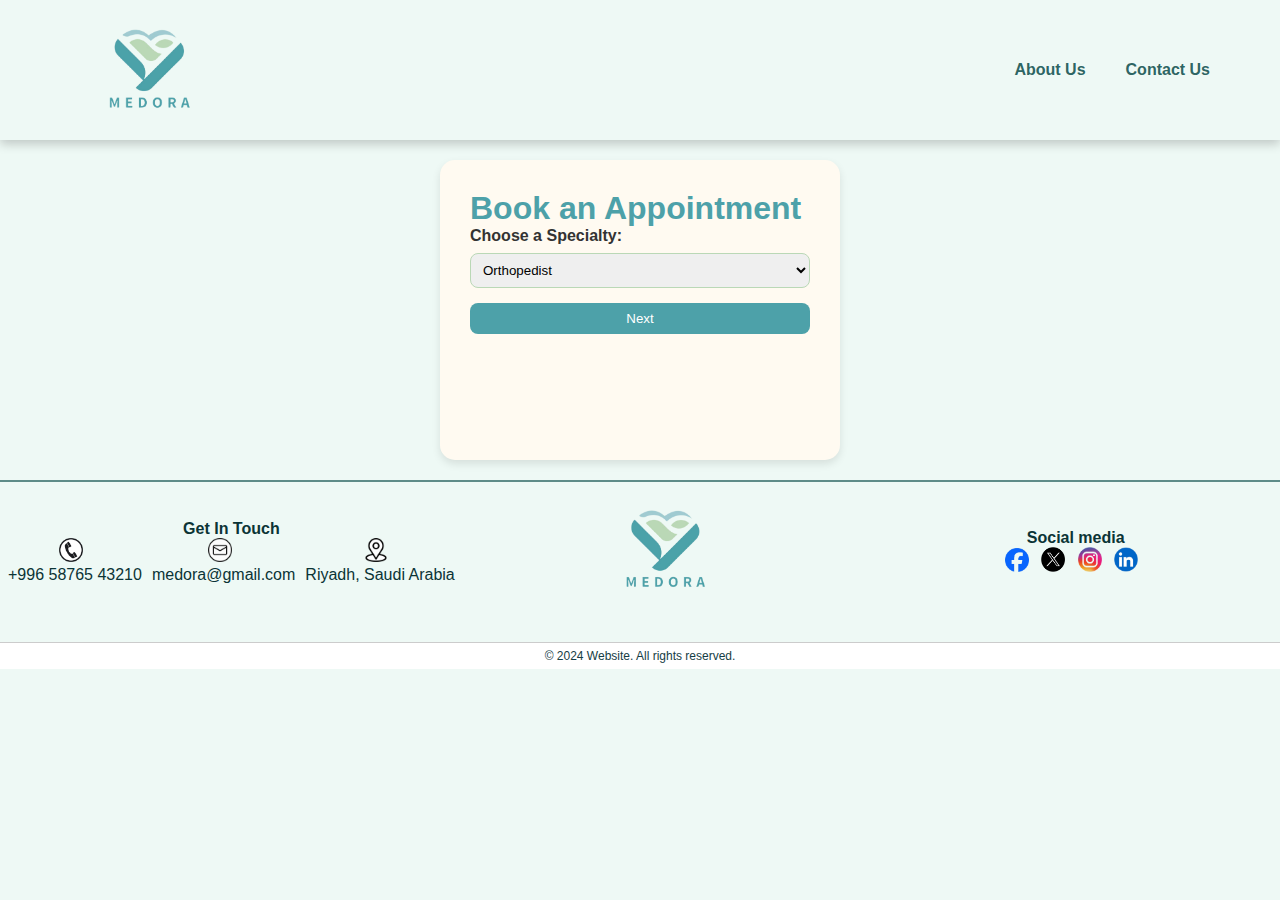
==== commit fac7213f: "appointment update" ====
--- a/Appointment-booking.html
+++ b/Appointment-booking.html
@@ -3,33 +3,22 @@
 <head>
     <meta charset="utf-8" />
     <title>Appointment Booking</title>
-    <link rel="stylesheet" href="style.css">
+    <link rel="stylesheet" href="newstyle2.css">
+    <link rel="preconnect" href="https://fonts.googleapis.com">
+    <link rel="preconnect" href="https://fonts.gstatic.com" crossorigin>
+    <link href="https://fonts.googleapis.com/css2?family=Playfair+Display:ital,wght@0,400..900;1,400..900&display=swap" rel="stylesheet">
+
     <style>
-        body {
-            font-family: Arial, sans-serif;
-            background-color: #fffaf1;
-            margin: 0;
-            padding: 0;
-            min-height: 100vh;
-            display: flex;
-            flex-direction: column;
-           
-            height: 155%;
-        }
+        
        
-        header, footer {
-            background-color: #fffaf1;
-            padding: 3px 0;
-            z-index: 10;
-        }
-
+       
         .page-content {
             flex-grow: 1;
             display: flex;
             justify-content: center;
             align-items: center;
             padding: 20px;
-            width: 80%; /* Adjust this value to make the content area wider */
+            width: 100%; /* Adjust this value to make the content area wider */
             margin: 0 auto; /* Center the content horizontally */
         }
 
--- a/newstyle2.css
+++ b/newstyle2.css
@@ -0,0 +1,725 @@
+  * {
+            margin: 0;
+            padding: 0;
+            box-sizing: border-box;
+            font-family: 'Poppins', sans-serif;
+        }
+        body {
+            color: #333;
+            background-color: #abe1ce34;
+        }
+
+      /* Header */
+header {
+    top: 0;
+    width: 100%;
+    display: flex;
+    justify-content: space-between;
+    align-items: center;
+    padding: 20px 50px; /* Increased padding for a more spacious feel */
+    box-shadow: 0 4px 10px rgba(0, 0, 0, 0.2); /* Slightly stronger shadow */
+}
+
+header .logo img {
+    height: 100px; /* حجم الشعار */
+    width: auto; /* الحفاظ على النسبة بين الطول والعرض */
+    display: block;
+    margin-left: 50px; /* مسافة من الحافة اليسرى */
+}
+
+nav {
+    display: flex;
+    align-items: center; /* Align nav items vertically */
+}
+
+nav a {
+    color: #125250e6; /* White text for better visibility */
+    text-decoration: none;
+    margin: 0 20px; /* Increased margin for spacing */
+    font-weight: 600;
+    transition: color 0.3s ease, transform 0.3s ease; /* Added transform for hover effect */
+}
+
+nav a:hover {
+    color: #35D0A2; /* Highlight color on hover */
+    transform: scale(1.1); /* Slightly scale up on hover */
+}
+
+/* Responsive Design for Header */
+@media (max-width: 768px) {
+    header {
+        flex-direction: column; /* Stack logo and nav on smaller screens */
+        align-items: flex-start; /* Align items to the left */
+        padding: 15px; /* Adjust padding */
+    }
+
+    nav {
+        margin-top: 10px; /* Add space between logo and nav */
+    }
+}
+
+   /* Hero Section */
+.hero {
+    width: 100%;
+    height: 100vh;
+    background-image: url('iStock-1098297826.jpg');
+    background-size: cover;
+    background-position: center;
+    display: flex;
+    align-items: center;
+    justify-content: flex-start;
+    position: relative;
+}
+
+.hero-overlay {
+    position: absolute;
+    top: 0;
+    left: 0;
+    width: 45%;
+    height: 100%;
+    background: rgba(18, 82, 80, 0.7); /* Use rgba for transparency */
+    z-index: 1;
+}
+
+.hero-content {
+    position: relative;
+    z-index: 2;
+    color: white;
+    padding: 20px; /* Add padding to ensure text doesn't touch edges */
+    max-width: 600px; /* Set a max width for better layout */
+    overflow: hidden; /* Prevent overflow */
+    text-overflow: ellipsis; /* Add ellipsis for overflow text */
+    display: flex;
+    flex-direction: column; /* Ensure all text stacks vertically */
+    justify-content: center; /* Center content vertically */
+    height: 100%; /* Make it fill the overlay */
+}
+
+.hero-content h1 {
+    font-size: 3.22em;
+    font-weight: 700;
+    line-height: 1.2;
+}
+
+.hero-content h1 span {
+    color: #35D0A2;
+}
+
+.hero-content p {
+    font-size: 1.2em;
+    margin: 15px 0;
+}
+
+.hero-content button {
+    padding: 12px 15px;
+    background-color: #35D0A2;
+    width: 100px;
+    border: none;
+    color: white;
+    cursor: pointer;
+    font-size: 1em;
+    font-weight: 600;
+    border-radius: 5px;
+    transition: 0.3s ease;
+}
+
+.hero-content button:hover {
+    background-color: white;
+    color: #125250;
+}
+.services {
+    text-align: center;
+    padding: 50px 0;
+    background: #ffffff;
+}
+
+.services h2 {
+    font-size: 2.5em;
+    color: #125250;
+    margin-bottom: 30px;
+    font-weight: bold;
+}
+
+/* تحسين الحاوية الأساسية للكاروسيل */
+.services-carousel-container {
+    position: relative;
+    display: flex;
+    align-items: center;
+    overflow: hidden;
+    width: 100%;
+    padding: 20px 0;
+}
+
+/* منع ظهور المساحة البيضاء */
+.services-carousel {
+    display: flex;
+    flex-wrap: nowrap; /* يمنع التفاف الصناديق */
+    gap: 20px;
+    transition: transform 0.5s ease-in-out;
+    width: auto; /* تحديد العرض بناءً على عدد الصناديق */
+}
+
+/* تحسين مظهر الصناديق */
+.service {
+    min-width: 320px;
+    max-width: 350px;
+    background: #f3f7f6;
+    padding: 20px;
+    border-radius: 12px;
+    box-shadow: 0 4px 10px rgba(0, 0, 0, 0.1);
+    text-align: center;
+    transition: transform 0.3s ease, box-shadow 0.3s ease;
+}
+
+/* عند تمرير الماوس يظهر تأثير رفع الصندوق */
+.service:hover {
+    transform: translateY(-10px);
+    box-shadow: 0 8px 15px rgba(0, 0, 0, 0.2);
+}
+
+/* تحسين الصور داخل الصناديق */
+.service img {
+    width: 100%;
+    border-radius: 10px;
+    margin-bottom: 15px;
+}
+
+/* تحسين النصوص */
+.service h3 {
+    font-size: 1.4em;
+    color: #00796b;
+    font-weight: bold;
+    margin-bottom: 10px;
+}
+
+.service p {
+    font-size: 1em;
+    color: #555;
+    line-height: 1.5;
+}
+
+/* تحسين الأسهم */
+.carousel-arrow {
+    position: absolute;
+    top: 50%;
+    background-color: rgba(0, 121, 107, 0.9);
+    border: none;
+    color: white;
+    width: 60px;
+    height: 60px;
+    border-radius: 50%;
+    font-size: 24px;
+    cursor: pointer;
+    z-index: 10;
+    display: flex;
+    align-items: center;
+    justify-content: center;
+}
+
+/* عند تمرير الماوس على السهم */
+.carousel-arrow:hover {
+    background-color: #00796b;
+    transform: scale(1.1);
+}
+
+/* ضبط مواضع الأسهم */
+.left-arrow {
+    left: 15px;
+}
+
+.right-arrow {
+    right: 15px;
+}
+
+/* تحسين مظهر الأيقونات داخل الأزرار */
+.carousel-arrow img {
+    width: 25px;
+    height: 25px;
+}
+
+/* تحسين توافق التصميم مع الشاشات الصغيرة */
+@media (max-width: 768px) {
+    .services-carousel-container {
+        width: 100%;
+        padding: 0 10px;
+    }
+
+    .service {
+        min-width: 280px;
+        max-width: 90%;
+    }
+
+    .carousel-arrow {
+        width: 50px;
+        height: 50px;
+        font-size: 20px;
+    }
+
+    .carousel-arrow img {
+        width: 20px;
+        height: 20px;
+    }
+}
+
+
+
+        .testimonials {
+            padding: 50px;
+            background-color: #e0f7f7;
+            text-align: center;
+        }
+        .testimonials h2 {
+            font-size: 32px;
+            color: #125250;
+            margin-bottom: 30px;
+        }
+        .testimonial {
+            background: white;
+            padding: 20px;
+            border-radius: 10px;
+            box-shadow: 0 4px 10px rgba(0, 0, 0, 0.1);
+            margin: 10px;
+            display: inline-block;
+            max-width: 45%;
+            text-align: left;
+        }
+        .testimonial img {
+            width: 50px;
+            border-radius: 50%;
+            margin-right: 10px;
+        }
+        .about-us {
+    padding: 20px;
+    background-color: #f9f9f9;
+    border-radius: 0px 60px 0px 0px;
+    font-family: Arial, sans-serif;
+    line-height: 1.8;
+    color: #333;
+    text-align: left;
+    box-shadow: 0 4px 10px rgba(0, 0, 0, 0.2);
+}
+
+.about-us blockquote {
+    font-size: 18px;
+    color: #658985;
+    margin: 20px 0;
+    font-style: italic;
+    border-left: 5px solid #bad8b6;
+    padding-left: 15px;
+}
+
+.reviews {
+    position: relative;
+    width: 100%;
+    height: 400px; /* Keep this height or adjust as needed */
+    display: flex;
+    justify-content: center;
+    align-items: center;
+    overflow: hidden; /* Hide overflow */
+    white-space: nowrap; /* Prevents text wrapping */
+
+}
+
+h2 {
+    font-size: 36px;
+    margin-bottom: 20px;
+    margin-top: 20px;
+    font-weight: bold;
+    margin-bottom: 20px;
+    font-family: "WondarQuason", sans-serif;
+    color: #125250;
+    text-align: center;
+}
+
+#Client1 {
+    width: 40%;
+    height: 75%;
+    background-color: rgba(255, 255, 255, 0.5); 
+    margin-left: 30%;
+    box-shadow: 0px 4px 10px rgba(0, 0, 0, 0.2); 
+    border-radius: 8px; 
+}
+
+#Client1 img {
+    width: 90px; 
+    height: 90px; 
+    border-radius: 50%;
+    margin-bottom: 20px;
+    border: 1px solid #658985; 
+}
+
+#Client1 pre {
+    font-size: 14px;
+    font-style: italic;
+    color: #658985; 
+    text-align: center;
+    white-space: pre-wrap; 
+}
+
+#Client1 p {
+    font-size: 18px;
+    font-style: italic;
+    margin-top: 20px;
+    color: #658985;
+   
+}
+
+.carousel-item {
+    position: absolute;
+      width: 600px;
+      height: 250px;
+      max-width: 80%;
+
+      opacity: 0.5;
+      transform: scale(0.8);
+      transition: all 0.5s ease;
+      text-align: center;
+      background: #fff;
+      border-radius: 10px;
+      box-shadow: 0 4px 10px rgba(0, 0, 0, 0.2);
+      padding: 20px;
+  }
+
+  .carousel-item img {
+    width: 70px;
+    height: 90px;
+    border-radius: 50%;
+    position: absolute;
+    top: -30px;
+    left: 30px;
+    border: 4px solid #ffffff; 
+  }
+
+  .carousel-item h3 {
+    font-family: "WondarQuason", sans-serif;
+    margin: 10px 0 5px;
+    font-size: 1.5em;
+    margin-top: 30px;
+    color: #53766a;
+  }
+
+  .carousel-item pre {
+    font-size: 0.9em;
+    color: #555;
+    margin-top: 20px;
+  }
+
+  .carousel-item.active {
+    opacity: 1;
+    transform: scale(1);
+    z-index: 3;
+    left: 50%;
+    transform: translateX(-50%) scale(1);
+  }
+
+  .carousel-item.left {
+    left: 1%;
+    transform: translateX(0) scale(0.8);
+    z-index: 2;
+  }
+
+  .carousel-item.right {
+    left: 67.5%;
+    transform: translateX(0) scale(0.8);
+    z-index: 2;
+  }
+
+  .carousel-item.hidden {
+    opacity: 0;
+    z-index: 1;
+    transform: scale(0.6);
+  }
+
+  .stars{
+    color: rgb(255, 242, 0);
+    text-align: right;
+    margin-right: 20px;
+  }
+
+  @media (max-width: 768px) {
+    .carousel-item {
+        width: 90%;
+        max-width: 90%;
+    }
+
+    .carousel-item.left,
+    .carousel-item.right {
+        display: none;
+    }
+}
+
+        /* Footer */
+footer {
+    margin-top: 0px;
+    display: flex;
+    justify-content: space-between;
+    align-items: center;
+    padding: 0; /* إزالة الحشو */
+    position: relative;
+    flex-wrap: wrap;
+    color: #0b3436;
+    height: 200px; /* تقليل الارتفاع */
+    border-top: 2px solid #52837eec; /* إضافة خط أفقي في الأعلى */
+}
+
+.footer-left-1, .footer-center-1, .footer-right-1 {
+    flex: 1;
+    padding: 0.5em; /* تقليل الحشو الداخلي */
+    text-align: center;
+}
+
+.footer-center-1 {
+    display: flex;
+    flex-direction: column;
+    align-items: center;
+}
+
+.footer-logo-1 {
+    width: 100px; /* تقليل حجم الشعار */
+}
+
+.contact-info-1 {
+    display: flex;
+    gap: 10px; /* تقليل الفجوة بين العناصر */
+    align-items: center;
+}
+
+.footer-left-1 img, .footer-right-1 img, .social-icon-1 {
+    max-width: 1.5em; /* تقليل الحجم */
+    height: auto;
+    margin-right: 0.5em; /* تقليل المسافة اليمنى */
+}
+
+.single-line-1 {
+    white-space: nowrap;
+}
+
+.footer-bottom-1 {
+    width: 100%;
+    text-align: center;
+    margin-top: 0.5em; /* تقليل المسافة العلوية */
+}
+
+.footer-bottom-1 p {
+    padding: 0.5em; /* تقليل الحشو */
+    background-color: #ffffff;
+    font-size: 0.75em; /* تقليل حجم الخط */
+    color: #153d45;
+    border-top: 0.0625em solid #ccc; /* 1px */
+}
+.profile-card {
+    margin: 10px 20px; /* تقليل المسافة حول البطاقة */
+    padding: 20px; /* تقليل الحشو داخل البطاقة */
+    background: linear-gradient(145deg, #4da1a9, #9ad2d5);
+    border-radius: 10px; /* تقليل انحناء الزوايا */
+    box-shadow: 0 6px 10px rgba(0, 0, 0, 0.15);
+    color: #fff;
+    text-align: left;
+    animation: fadeIn 1s ease-in-out;
+    display: flex;
+    align-items: center;
+    gap: 20px;
+    box-sizing: border-box;
+    width: 500px;
+}
+.profile-image {
+    width: 100px;
+    height: 100px;
+    border-radius: 50%;
+    border: 3px solid #4DA1A9;
+    object-fit: cover;
+}
+
+.profile-details p {
+    margin: 10px 0;
+    padding: 5px 15px;
+    background-color: #fffaf1;
+    border-radius: 10px;
+    box-shadow: 0 4px 10px rgba(0, 0, 0, 0.1);
+    font-family:roboto;
+}
+
+.profile-details p strong {
+    color: #4DA1A9;
+  
+}
+
+.profile-details p strong {
+    color: #4DA1A9;
+    margin-right: 10px;
+    text-align: left; /* Add space between bold text and normal text */
+    
+}
+
+.profile-details p span {
+    flex-grow: 1; /* Push span (unbold text) to the far right */
+    text-align: right;
+    color:#4f4f4f;
+}
+
+@media (max-width: 768px) {
+    .welcome {
+        flex-direction: column;
+        text-align: center;
+    }
+}
+
+    .profile-card {
+        padding: 20px;
+    }
+
+
+.welcome {
+  display: flex; /* لجعل الترحيب والرابط على نفس السطر */
+  justify-content: space-between; /* توزيع العناصر: النص في اليسار والرابط في اليمين */
+  align-items: center; /* محاذاة العناصر عموديًا في المنتصف */
+  margin: 20px; /* مساحة حول القسم */
+  font-family: 'Playfair Display', serif;
+}
+
+#welcome h2 {
+  margin: 0; /* إزالة الهوامش الافتراضية */
+}
+
+#sign-out  {
+  text-decoration: underline; /* خط تحت النص */
+  color: #4DA1A9; /* لون الرابط */
+  cursor: pointer; /* تغيير شكل مؤشر الفأرة */
+}
+
+#sign-out:hover  {
+  color: #2f2f2f; /* لون مختلف عند التمرير */
+}
+
+
+/* login signup pages */ 
+  /* Background and Box */
+  .background {
+    background: url('background.jpg') no-repeat center center/cover;  /* Add your background image */
+    min-height: calc(100vh - 120px); /* Adjusted height to account for header and footer */
+    display: flex;
+    justify-content: center;
+    align-items: center;
+  }
+  
+  .box {
+    margin: 15px;
+    background: #fff;
+    border-radius: 10px;
+    width: 500px;
+    display: flex;
+    flex-direction: column;
+    padding: 20px;
+    box-shadow: 0 4px 8px rgba(0, 0, 0, 0.2);
+  }
+  
+  /* Logo and Content Styles */
+  .logo h1 {
+    font-size: 24px;
+    color: #fff;  /* White color for the logo in the header */
+  }
+  
+  /* Role Selection */
+  .role-selection {
+    text-align: center;
+    margin-bottom: 20px;
+  }
+  
+  .role-selection h3 {
+    margin-bottom: 10px;
+    color: #333;
+  }
+  
+  .role-selection input {
+    margin: 5px;
+  }
+  
+  .form-container {
+    width: 100%;
+  }
+  
+  .form-container h3 {
+    color: #333;
+  }
+  
+  .form-container form {
+    display: flex;
+    flex-direction: column;
+    align-items: center;
+  }
+  
+  .form-container form input,
+  .form-container form select,
+  .form-container form button {
+    margin: 10px 0;
+    padding: 10px;
+    font-size: 1em;
+    border: 1px solid #ccc;
+    border-radius: 5px;
+  }
+  
+  .form-container form button {
+    padding: 10px 20px;
+    background-color: #489787;
+    color: white;
+    border: none;
+    border-radius: 5px;
+    cursor: pointer;
+    width: 100%;
+  }
+  
+  .form-container form button:hover {
+    background-color: #306f61;
+  }
+  
+  /* Hidden Forms */
+  .hidden {
+    display: none;
+  }
+  
+  .login-container {
+    background: white;
+    padding: 30px;
+    border-radius: 10px;
+    box-shadow: 0 4px 8px rgba(0, 0, 0, 0.1);
+    width: 300px;
+    text-align: center;
+  }
+  
+  .login-container h2 {
+    margin-bottom: 20px;
+  }
+  
+  .login-container input {
+    width: 100%;
+    padding: 10px;
+    margin: 10px 0;
+    border-radius: 5px;
+    border: 1px solid #ccc;
+  }
+  
+  .login-container .role-selection {
+    display: flex;
+    justify-content: center;
+    margin: 10px 0;
+  }
+  
+  .login-container .role-selection input {
+    margin: 0 5px;
+  }
+  
+  .login-container button {
+    padding: 10px 20px;
+    background-color: #489787;
+    color: white;
+    border: none;
+    border-radius: 5px;
+    cursor: pointer;
+    width: 100%;
+  }
+  
+  .login-container button:hover {
+    background-color: #306f61;
+  }
+
+  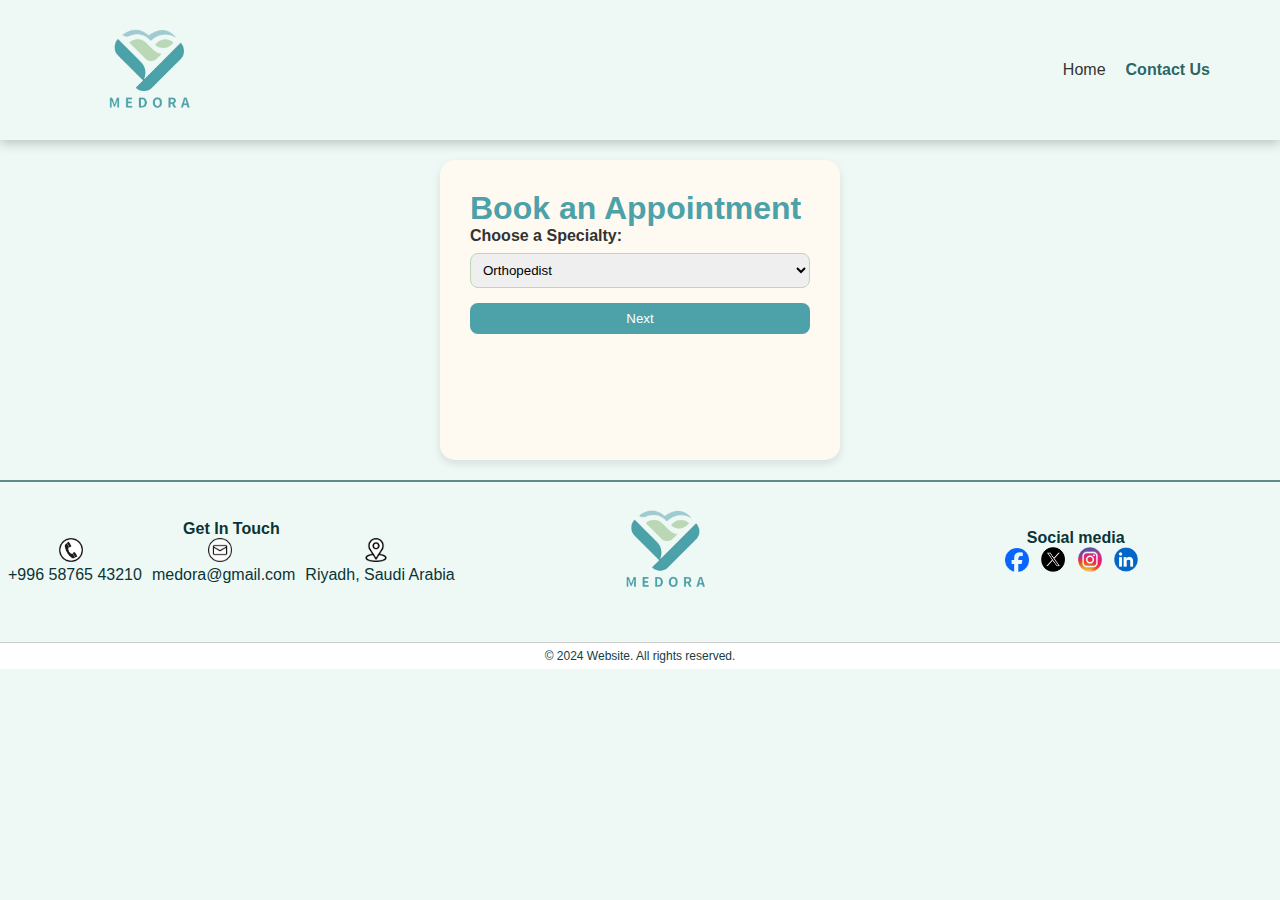
==== commit 0d516f74: "lkj" ====
--- a/Appointment-booking.html
+++ b/Appointment-booking.html
@@ -18,8 +18,8 @@
             justify-content: center;
             align-items: center;
             padding: 20px;
-            width: 100%; /* Adjust this value to make the content area wider */
-            margin: 0 auto; /* Center the content horizontally */
+            width: 100%; 
+            margin: 0 auto; 
         }
 
         .container {
@@ -75,7 +75,7 @@
     <header>
         <div class="logo"><img src="logo.png" alt="Clinic Logo"></div>
         <nav>
-            <a href="#about-us">About Us</a>
+            <a href="HomePage2.html"></a>Home</a>
             <a href="#contact-us">Contact Us</a>
         </nav>
     </header>
--- a/newstyle2.css
+++ b/newstyle2.css
@@ -1,725 +1,707 @@
-  * {
-            margin: 0;
-            padding: 0;
-            box-sizing: border-box;
-            font-family: 'Poppins', sans-serif;
-        }
-        body {
-            color: #333;
-            background-color: #abe1ce34;
-        }
-
-      /* Header */
+* {
+margin: 0;
+padding: 0;
+box-sizing: border-box;
+font-family: 'Poppins', sans-serif;
+}
+body {
+color: #333;
+background-color: #abe1ce34;
+}
+
+   
 header {
-    top: 0;
+top: 0;
+width: 100%;
+display: flex;
+justify-content: space-between;
+align-items: center;
+padding: 20px 50px; 
+box-shadow: 0 4px 10px rgba(0, 0, 0, 0.2); 
+}
+
+header .logo img {
+height: 100px; 
+width: auto;
+display: block;
+margin-left: 50px; 
+}
+
+nav {
+display: flex;
+align-items: center; 
+}
+
+nav a {
+color: #125250e6; 
+text-decoration: none;
+margin: 0 20px; 
+font-weight: 600;
+transition: color 0.3s ease, transform 0.3s ease; 
+}
+
+nav a:hover {
+color: #35D0A2; 
+transform: scale(1.1); 
+}
+
+@media (max-width: 768px) {
+header {
+    flex-direction: column; 
+    align-items: flex-start; 
+    padding: 15px;
+}
+
+nav {
+    margin-top: 10px; 
+}
+}
+
+.hero {
+width: 100%;
+height: 100vh;
+background-image: url('iStock-1098297826.jpg');
+background-size: cover;
+background-position: center;
+display: flex;
+align-items: center;
+justify-content: flex-start;
+position: relative;
+}
+
+.hero-overlay {
+position: absolute;
+top: 0;
+left: 0;
+width: 45%;
+height: 100%;
+background: rgba(18, 82, 80, 0.7); 
+z-index: 1;
+}
+
+.hero-content {
+position: relative;
+z-index: 2;
+color: white;
+padding: 20px; 
+max-width: 600px; 
+overflow: hidden; 
+text-overflow: ellipsis; 
+display: flex;
+flex-direction: column; 
+justify-content: center; 
+height: 100%;
+}
+
+.hero-content h1 {
+font-size: 3.22em;
+font-weight: 700;
+line-height: 1.2;
+}
+
+.hero-content h1 span {
+color: #35D0A2;
+}
+
+.hero-content p {
+font-size: 1.2em;
+margin: 15px 0;
+}
+
+.hero-content button {
+padding: 12px 15px;
+background-color: #35D0A2;
+width: 100px;
+border: none;
+color: white;
+cursor: pointer;
+font-size: 1em;
+font-weight: 600;
+border-radius: 5px;
+transition: 0.3s ease;
+}
+
+.hero-content button:hover {
+background-color: white;
+color: #125250;
+}
+.services {
+text-align: center;
+padding: 50px 0;
+background: #ffffff;
+}
+
+.services h2 {
+font-size: 2.5em;
+color: #125250;
+margin-bottom: 30px;
+font-weight: bold;
+}
+
+.services-carousel-container {
+position: relative;
+display: flex;
+align-items: center;
+overflow: hidden;
+width: 100%;
+padding: 20px 0;
+}
+
+.services-carousel {
+display: flex;
+flex-wrap: nowrap;
+gap: 20px;
+transition: transform 0.5s ease-in-out;
+width: auto;
+}
+
+.service {
+min-width: 320px;
+max-width: 350px;
+background: #f3f7f6;
+padding: 20px;
+border-radius: 12px;
+box-shadow: 0 4px 10px rgba(0, 0, 0, 0.1);
+text-align: center;
+transition: transform 0.3s ease, box-shadow 0.3s ease;
+}
+
+
+.service:hover {
+transform: translateY(-10px);
+box-shadow: 0 8px 15px rgba(0, 0, 0, 0.2);
+}
+
+.service img {
+width: 100%;
+border-radius: 10px;
+margin-bottom: 15px;
+}
+
+.service h3 {
+font-size: 1.4em;
+color: #00796b;
+font-weight: bold;
+margin-bottom: 10px;
+}
+
+.service p {
+font-size: 1em;
+color: #555;
+line-height: 1.5;
+}
+
+.carousel-arrow {
+position: absolute;
+top: 50%;
+background-color: rgba(0, 121, 107, 0.9);
+border: none;
+color: white;
+width: 60px;
+height: 60px;
+border-radius: 50%;
+font-size: 24px;
+cursor: pointer;
+z-index: 10;
+display: flex;
+align-items: center;
+justify-content: center;
+}
+
+.carousel-arrow:hover {
+background-color: #00796b;
+transform: scale(1.1);
+}
+
+.left-arrow {
+left: 15px;
+}
+
+.right-arrow {
+right: 15px;
+}
+
+.carousel-arrow img {
+width: 25px;
+height: 25px;
+}
+
+@media (max-width: 768px) {
+.services-carousel-container {
     width: 100%;
-    display: flex;
-    justify-content: space-between;
-    align-items: center;
-    padding: 20px 50px; /* Increased padding for a more spacious feel */
-    box-shadow: 0 4px 10px rgba(0, 0, 0, 0.2); /* Slightly stronger shadow */
-}
-
-header .logo img {
-    height: 100px; /* حجم الشعار */
-    width: auto; /* الحفاظ على النسبة بين الطول والعرض */
-    display: block;
-    margin-left: 50px; /* مسافة من الحافة اليسرى */
-}
-
-nav {
-    display: flex;
-    align-items: center; /* Align nav items vertically */
-}
-
-nav a {
-    color: #125250e6; /* White text for better visibility */
-    text-decoration: none;
-    margin: 0 20px; /* Increased margin for spacing */
-    font-weight: 600;
-    transition: color 0.3s ease, transform 0.3s ease; /* Added transform for hover effect */
-}
-
-nav a:hover {
-    color: #35D0A2; /* Highlight color on hover */
-    transform: scale(1.1); /* Slightly scale up on hover */
-}
-
-/* Responsive Design for Header */
-@media (max-width: 768px) {
-    header {
-        flex-direction: column; /* Stack logo and nav on smaller screens */
-        align-items: flex-start; /* Align items to the left */
-        padding: 15px; /* Adjust padding */
-    }
-
-    nav {
-        margin-top: 10px; /* Add space between logo and nav */
-    }
-}
-
-   /* Hero Section */
-.hero {
-    width: 100%;
-    height: 100vh;
-    background-image: url('iStock-1098297826.jpg');
-    background-size: cover;
-    background-position: center;
-    display: flex;
-    align-items: center;
-    justify-content: flex-start;
-    position: relative;
-}
-
-.hero-overlay {
-    position: absolute;
-    top: 0;
-    left: 0;
-    width: 45%;
-    height: 100%;
-    background: rgba(18, 82, 80, 0.7); /* Use rgba for transparency */
-    z-index: 1;
-}
-
-.hero-content {
-    position: relative;
-    z-index: 2;
-    color: white;
-    padding: 20px; /* Add padding to ensure text doesn't touch edges */
-    max-width: 600px; /* Set a max width for better layout */
-    overflow: hidden; /* Prevent overflow */
-    text-overflow: ellipsis; /* Add ellipsis for overflow text */
-    display: flex;
-    flex-direction: column; /* Ensure all text stacks vertically */
-    justify-content: center; /* Center content vertically */
-    height: 100%; /* Make it fill the overlay */
-}
-
-.hero-content h1 {
-    font-size: 3.22em;
-    font-weight: 700;
-    line-height: 1.2;
-}
-
-.hero-content h1 span {
-    color: #35D0A2;
-}
-
-.hero-content p {
-    font-size: 1.2em;
-    margin: 15px 0;
-}
-
-.hero-content button {
-    padding: 12px 15px;
-    background-color: #35D0A2;
-    width: 100px;
-    border: none;
-    color: white;
-    cursor: pointer;
-    font-size: 1em;
-    font-weight: 600;
-    border-radius: 5px;
-    transition: 0.3s ease;
-}
-
-.hero-content button:hover {
-    background-color: white;
-    color: #125250;
-}
-.services {
+    padding: 0 10px;
+}
+
+.service {
+    min-width: 280px;
+    max-width: 90%;
+}
+
+.carousel-arrow {
+    width: 50px;
+    height: 50px;
+    font-size: 20px;
+}
+
+.carousel-arrow img {
+    width: 20px;
+    height: 20px;
+}
+}
+
+.testimonials {
+    padding: 50px;
+    background-color: #e0f7f7;
     text-align: center;
-    padding: 50px 0;
-    background: #ffffff;
-}
-
-.services h2 {
-    font-size: 2.5em;
+}
+.testimonials h2 {
+    font-size: 32px;
     color: #125250;
     margin-bottom: 30px;
-    font-weight: bold;
-}
-
-/* تحسين الحاوية الأساسية للكاروسيل */
-.services-carousel-container {
-    position: relative;
-    display: flex;
-    align-items: center;
-    overflow: hidden;
-    width: 100%;
-    padding: 20px 0;
-}
-
-/* منع ظهور المساحة البيضاء */
-.services-carousel {
-    display: flex;
-    flex-wrap: nowrap; /* يمنع التفاف الصناديق */
-    gap: 20px;
-    transition: transform 0.5s ease-in-out;
-    width: auto; /* تحديد العرض بناءً على عدد الصناديق */
-}
-
-/* تحسين مظهر الصناديق */
-.service {
-    min-width: 320px;
-    max-width: 350px;
-    background: #f3f7f6;
+}
+.testimonial {
+    background: white;
     padding: 20px;
-    border-radius: 12px;
-    box-shadow: 0 4px 10px rgba(0, 0, 0, 0.1);
-    text-align: center;
-    transition: transform 0.3s ease, box-shadow 0.3s ease;
-}
-
-/* عند تمرير الماوس يظهر تأثير رفع الصندوق */
-.service:hover {
-    transform: translateY(-10px);
-    box-shadow: 0 8px 15px rgba(0, 0, 0, 0.2);
-}
-
-/* تحسين الصور داخل الصناديق */
-.service img {
-    width: 100%;
-    border-radius: 10px;
-    margin-bottom: 15px;
-}
-
-/* تحسين النصوص */
-.service h3 {
-    font-size: 1.4em;
-    color: #00796b;
-    font-weight: bold;
-    margin-bottom: 10px;
-}
-
-.service p {
-    font-size: 1em;
-    color: #555;
-    line-height: 1.5;
-}
-
-/* تحسين الأسهم */
-.carousel-arrow {
-    position: absolute;
-    top: 50%;
-    background-color: rgba(0, 121, 107, 0.9);
-    border: none;
-    color: white;
-    width: 60px;
-    height: 60px;
-    border-radius: 50%;
-    font-size: 24px;
-    cursor: pointer;
-    z-index: 10;
-    display: flex;
-    align-items: center;
-    justify-content: center;
-}
-
-/* عند تمرير الماوس على السهم */
-.carousel-arrow:hover {
-    background-color: #00796b;
-    transform: scale(1.1);
-}
-
-/* ضبط مواضع الأسهم */
-.left-arrow {
-    left: 15px;
-}
-
-.right-arrow {
-    right: 15px;
-}
-
-/* تحسين مظهر الأيقونات داخل الأزرار */
-.carousel-arrow img {
-    width: 25px;
-    height: 25px;
-}
-
-/* تحسين توافق التصميم مع الشاشات الصغيرة */
-@media (max-width: 768px) {
-    .services-carousel-container {
-        width: 100%;
-        padding: 0 10px;
-    }
-
-    .service {
-        min-width: 280px;
-        max-width: 90%;
-    }
-
-    .carousel-arrow {
-        width: 50px;
-        height: 50px;
-        font-size: 20px;
-    }
-
-    .carousel-arrow img {
-        width: 20px;
-        height: 20px;
-    }
-}
-
-
-
-        .testimonials {
-            padding: 50px;
-            background-color: #e0f7f7;
-            text-align: center;
-        }
-        .testimonials h2 {
-            font-size: 32px;
-            color: #125250;
-            margin-bottom: 30px;
-        }
-        .testimonial {
-            background: white;
-            padding: 20px;
-            border-radius: 10px;
-            box-shadow: 0 4px 10px rgba(0, 0, 0, 0.1);
-            margin: 10px;
-            display: inline-block;
-            max-width: 45%;
-            text-align: left;
-        }
-        .testimonial img {
-            width: 50px;
-            border-radius: 50%;
-            margin-right: 10px;
-        }
-        .about-us {
-    padding: 20px;
-    background-color: #f9f9f9;
-    border-radius: 0px 60px 0px 0px;
-    font-family: Arial, sans-serif;
-    line-height: 1.8;
-    color: #333;
-    text-align: left;
-    box-shadow: 0 4px 10px rgba(0, 0, 0, 0.2);
-}
-
-.about-us blockquote {
-    font-size: 18px;
-    color: #658985;
-    margin: 20px 0;
-    font-style: italic;
-    border-left: 5px solid #bad8b6;
-    padding-left: 15px;
-}
-
-.reviews {
-    position: relative;
-    width: 100%;
-    height: 400px; /* Keep this height or adjust as needed */
-    display: flex;
-    justify-content: center;
-    align-items: center;
-    overflow: hidden; /* Hide overflow */
-    white-space: nowrap; /* Prevents text wrapping */
-
-}
-
-h2 {
-    font-size: 36px;
-    margin-bottom: 20px;
-    margin-top: 20px;
-    font-weight: bold;
-    margin-bottom: 20px;
-    font-family: "WondarQuason", sans-serif;
-    color: #125250;
-    text-align: center;
-}
-
-#Client1 {
-    width: 40%;
-    height: 75%;
-    background-color: rgba(255, 255, 255, 0.5); 
-    margin-left: 30%;
-    box-shadow: 0px 4px 10px rgba(0, 0, 0, 0.2); 
-    border-radius: 8px; 
-}
-
-#Client1 img {
-    width: 90px; 
-    height: 90px; 
-    border-radius: 50%;
-    margin-bottom: 20px;
-    border: 1px solid #658985; 
-}
-
-#Client1 pre {
-    font-size: 14px;
-    font-style: italic;
-    color: #658985; 
-    text-align: center;
-    white-space: pre-wrap; 
-}
-
-#Client1 p {
-    font-size: 18px;
-    font-style: italic;
-    margin-top: 20px;
-    color: #658985;
-   
-}
-
-.carousel-item {
-    position: absolute;
-      width: 600px;
-      height: 250px;
-      max-width: 80%;
-
-      opacity: 0.5;
-      transform: scale(0.8);
-      transition: all 0.5s ease;
-      text-align: center;
-      background: #fff;
-      border-radius: 10px;
-      box-shadow: 0 4px 10px rgba(0, 0, 0, 0.2);
-      padding: 20px;
-  }
-
-  .carousel-item img {
-    width: 70px;
-    height: 90px;
-    border-radius: 50%;
-    position: absolute;
-    top: -30px;
-    left: 30px;
-    border: 4px solid #ffffff; 
-  }
-
-  .carousel-item h3 {
-    font-family: "WondarQuason", sans-serif;
-    margin: 10px 0 5px;
-    font-size: 1.5em;
-    margin-top: 30px;
-    color: #53766a;
-  }
-
-  .carousel-item pre {
-    font-size: 0.9em;
-    color: #555;
-    margin-top: 20px;
-  }
-
-  .carousel-item.active {
-    opacity: 1;
-    transform: scale(1);
-    z-index: 3;
-    left: 50%;
-    transform: translateX(-50%) scale(1);
-  }
-
-  .carousel-item.left {
-    left: 1%;
-    transform: translateX(0) scale(0.8);
-    z-index: 2;
-  }
-
-  .carousel-item.right {
-    left: 67.5%;
-    transform: translateX(0) scale(0.8);
-    z-index: 2;
-  }
-
-  .carousel-item.hidden {
-    opacity: 0;
-    z-index: 1;
-    transform: scale(0.6);
-  }
-
-  .stars{
-    color: rgb(255, 242, 0);
-    text-align: right;
-    margin-right: 20px;
-  }
-
-  @media (max-width: 768px) {
-    .carousel-item {
-        width: 90%;
-        max-width: 90%;
-    }
-
-    .carousel-item.left,
-    .carousel-item.right {
-        display: none;
-    }
-}
-
-        /* Footer */
-footer {
-    margin-top: 0px;
-    display: flex;
-    justify-content: space-between;
-    align-items: center;
-    padding: 0; /* إزالة الحشو */
-    position: relative;
-    flex-wrap: wrap;
-    color: #0b3436;
-    height: 200px; /* تقليل الارتفاع */
-    border-top: 2px solid #52837eec; /* إضافة خط أفقي في الأعلى */
-}
-
-.footer-left-1, .footer-center-1, .footer-right-1 {
-    flex: 1;
-    padding: 0.5em; /* تقليل الحشو الداخلي */
-    text-align: center;
-}
-
-.footer-center-1 {
-    display: flex;
-    flex-direction: column;
-    align-items: center;
-}
-
-.footer-logo-1 {
-    width: 100px; /* تقليل حجم الشعار */
-}
-
-.contact-info-1 {
-    display: flex;
-    gap: 10px; /* تقليل الفجوة بين العناصر */
-    align-items: center;
-}
-
-.footer-left-1 img, .footer-right-1 img, .social-icon-1 {
-    max-width: 1.5em; /* تقليل الحجم */
-    height: auto;
-    margin-right: 0.5em; /* تقليل المسافة اليمنى */
-}
-
-.single-line-1 {
-    white-space: nowrap;
-}
-
-.footer-bottom-1 {
-    width: 100%;
-    text-align: center;
-    margin-top: 0.5em; /* تقليل المسافة العلوية */
-}
-
-.footer-bottom-1 p {
-    padding: 0.5em; /* تقليل الحشو */
-    background-color: #ffffff;
-    font-size: 0.75em; /* تقليل حجم الخط */
-    color: #153d45;
-    border-top: 0.0625em solid #ccc; /* 1px */
-}
-.profile-card {
-    margin: 10px 20px; /* تقليل المسافة حول البطاقة */
-    padding: 20px; /* تقليل الحشو داخل البطاقة */
-    background: linear-gradient(145deg, #4da1a9, #9ad2d5);
-    border-radius: 10px; /* تقليل انحناء الزوايا */
-    box-shadow: 0 6px 10px rgba(0, 0, 0, 0.15);
-    color: #fff;
-    text-align: left;
-    animation: fadeIn 1s ease-in-out;
-    display: flex;
-    align-items: center;
-    gap: 20px;
-    box-sizing: border-box;
-    width: 500px;
-}
-.profile-image {
-    width: 100px;
-    height: 100px;
-    border-radius: 50%;
-    border: 3px solid #4DA1A9;
-    object-fit: cover;
-}
-
-.profile-details p {
-    margin: 10px 0;
-    padding: 5px 15px;
-    background-color: #fffaf1;
     border-radius: 10px;
     box-shadow: 0 4px 10px rgba(0, 0, 0, 0.1);
-    font-family:roboto;
-}
-
-.profile-details p strong {
-    color: #4DA1A9;
-  
-}
-
-.profile-details p strong {
-    color: #4DA1A9;
+    margin: 10px;
+    display: inline-block;
+    max-width: 45%;
+    text-align: left;
+}
+.testimonial img {
+    width: 50px;
+    border-radius: 50%;
     margin-right: 10px;
-    text-align: left; /* Add space between bold text and normal text */
-    
-}
-
-.profile-details p span {
-    flex-grow: 1; /* Push span (unbold text) to the far right */
-    text-align: right;
-    color:#4f4f4f;
-}
-
-@media (max-width: 768px) {
-    .welcome {
-        flex-direction: column;
-        text-align: center;
-    }
-}
-
-    .profile-card {
-        padding: 20px;
-    }
-
-
-.welcome {
-  display: flex; /* لجعل الترحيب والرابط على نفس السطر */
-  justify-content: space-between; /* توزيع العناصر: النص في اليسار والرابط في اليمين */
-  align-items: center; /* محاذاة العناصر عموديًا في المنتصف */
-  margin: 20px; /* مساحة حول القسم */
-  font-family: 'Playfair Display', serif;
-}
-
-#welcome h2 {
-  margin: 0; /* إزالة الهوامش الافتراضية */
-}
-
-#sign-out  {
-  text-decoration: underline; /* خط تحت النص */
-  color: #4DA1A9; /* لون الرابط */
-  cursor: pointer; /* تغيير شكل مؤشر الفأرة */
-}
-
-#sign-out:hover  {
-  color: #2f2f2f; /* لون مختلف عند التمرير */
-}
-
-
-/* login signup pages */ 
-  /* Background and Box */
-  .background {
-    background: url('background.jpg') no-repeat center center/cover;  /* Add your background image */
-    min-height: calc(100vh - 120px); /* Adjusted height to account for header and footer */
-    display: flex;
-    justify-content: center;
-    align-items: center;
-  }
-  
-  .box {
-    margin: 15px;
+}
+    .about-us {
+padding: 20px;
+background-color: #f9f9f9;
+border-radius: 0px 60px 0px 0px;
+font-family: Arial, sans-serif;
+line-height: 1.8;
+color: #333;
+text-align: left;
+box-shadow: 0 4px 10px rgba(0, 0, 0, 0.2);
+}
+
+.about-us blockquote {
+font-size: 18px;
+color: #658985;
+margin: 20px 0;
+font-style: italic;
+border-left: 5px solid #bad8b6;
+padding-left: 15px;
+}
+
+.reviews {
+position: relative;
+width: 100%;
+height: 400px; 
+display: flex;
+justify-content: center;
+align-items: center;
+overflow: hidden; 
+white-space: nowrap; 
+
+}
+
+h2 {
+font-size: 36px;
+margin-bottom: 20px;
+margin-top: 20px;
+font-weight: bold;
+margin-bottom: 20px;
+font-family: "WondarQuason", sans-serif;
+color: #125250;
+text-align: center;
+}
+
+#Client1 {
+width: 40%;
+height: 75%;
+background-color: rgba(255, 255, 255, 0.5); 
+margin-left: 30%;
+box-shadow: 0px 4px 10px rgba(0, 0, 0, 0.2); 
+border-radius: 8px; 
+}
+
+#Client1 img {
+width: 90px; 
+height: 90px; 
+border-radius: 50%;
+margin-bottom: 20px;
+border: 1px solid #658985; 
+}
+
+#Client1 pre {
+font-size: 14px;
+font-style: italic;
+color: #658985; 
+text-align: center;
+white-space: pre-wrap; 
+}
+
+#Client1 p {
+font-size: 18px;
+font-style: italic;
+margin-top: 20px;
+color: #658985;
+
+}
+
+.carousel-item {
+position: absolute;
+    width: 600px;
+    height: 250px;
+    max-width: 80%;
+
+    opacity: 0.5;
+    transform: scale(0.8);
+    transition: all 0.5s ease;
+    text-align: center;
     background: #fff;
     border-radius: 10px;
-    width: 500px;
-    display: flex;
+    box-shadow: 0 4px 10px rgba(0, 0, 0, 0.2);
+    padding: 20px;
+}
+
+.carousel-item img {
+width: 70px;
+height: 90px;
+border-radius: 50%;
+position: absolute;
+top: -30px;
+left: 30px;
+border: 4px solid #ffffff; 
+}
+
+.carousel-item h3 {
+font-family: "WondarQuason", sans-serif;
+margin: 10px 0 5px;
+font-size: 1.5em;
+margin-top: 30px;
+color: #53766a;
+}
+
+.carousel-item pre {
+font-size: 0.9em;
+color: #555;
+margin-top: 20px;
+}
+
+.carousel-item.active {
+opacity: 1;
+transform: scale(1);
+z-index: 3;
+left: 50%;
+transform: translateX(-50%) scale(1);
+}
+
+.carousel-item.left {
+left: 1%;
+transform: translateX(0) scale(0.8);
+z-index: 2;
+}
+
+.carousel-item.right {
+left: 67.5%;
+transform: translateX(0) scale(0.8);
+z-index: 2;
+}
+
+.carousel-item.hidden {
+opacity: 0;
+z-index: 1;
+transform: scale(0.6);
+}
+
+.stars{
+color: rgb(255, 242, 0);
+text-align: right;
+margin-right: 20px;
+}
+
+@media (max-width: 768px) {
+.carousel-item {
+    width: 90%;
+    max-width: 90%;
+}
+
+.carousel-item.left,
+.carousel-item.right {
+    display: none;
+}
+}
+
+   
+footer {
+margin-top: 0px;
+display: flex;
+justify-content: space-between;
+align-items: center;
+padding: 0; 
+position: relative;
+flex-wrap: wrap;
+color: #0b3436;
+height: 200px; 
+border-top: 2px solid #52837eec; 
+}
+
+.footer-left-1, .footer-center-1, .footer-right-1 {
+flex: 1;
+padding: 0.5em; 
+text-align: center;
+}
+
+.footer-center-1 {
+display: flex;
+flex-direction: column;
+align-items: center;
+}
+
+.footer-logo-1 {
+width: 100px;
+}
+
+.contact-info-1 {
+display: flex;
+gap: 10px; 
+align-items: center;
+}
+
+.footer-left-1 img, .footer-right-1 img, .social-icon-1 {
+max-width: 1.5em; 
+height: auto;
+margin-right: 0.5em; 
+}
+
+.single-line-1 {
+white-space: nowrap;
+}
+
+.footer-bottom-1 {
+width: 100%;
+text-align: center;
+margin-top: 0.5em; 
+}
+
+.footer-bottom-1 p {
+padding: 0.5em; 
+background-color: #ffffff;
+font-size: 0.75em; 
+color: #153d45;
+border-top: 0.0625em solid #ccc; 
+}
+.profile-card {
+margin: 10px 20px; 
+padding: 20px; 
+background: linear-gradient(145deg, #4da1a9, #9ad2d5);
+border-radius: 10px; 
+box-shadow: 0 6px 10px rgba(0, 0, 0, 0.15);
+color: #fff;
+text-align: left;
+animation: fadeIn 1s ease-in-out;
+display: flex;
+align-items: center;
+gap: 20px;
+box-sizing: border-box;
+width: 500px;
+}
+.profile-image {
+width: 100px;
+height: 100px;
+border-radius: 50%;
+border: 3px solid #4DA1A9;
+object-fit: cover;
+}
+
+.profile-details p {
+margin: 10px 0;
+padding: 5px 15px;
+background-color: #fffaf1;
+border-radius: 10px;
+box-shadow: 0 4px 10px rgba(0, 0, 0, 0.1);
+font-family:roboto;
+}
+
+.profile-details p strong {
+color: #4DA1A9;
+
+}
+
+.profile-details p strong {
+color: #4DA1A9;
+margin-right: 10px;
+text-align: left; 
+
+}
+
+.profile-details p span {
+flex-grow: 1;
+text-align: right;
+color:#4f4f4f;
+}
+
+@media (max-width: 768px) {
+.welcome {
     flex-direction: column;
+    text-align: center;
+}
+}
+
+.profile-card {
     padding: 20px;
-    box-shadow: 0 4px 8px rgba(0, 0, 0, 0.2);
-  }
-  
-  /* Logo and Content Styles */
-  .logo h1 {
-    font-size: 24px;
-    color: #fff;  /* White color for the logo in the header */
-  }
-  
-  /* Role Selection */
-  .role-selection {
-    text-align: center;
-    margin-bottom: 20px;
-  }
-  
-  .role-selection h3 {
-    margin-bottom: 10px;
-    color: #333;
-  }
-  
-  .role-selection input {
-    margin: 5px;
-  }
-  
-  .form-container {
-    width: 100%;
-  }
-  
-  .form-container h3 {
-    color: #333;
-  }
-  
-  .form-container form {
-    display: flex;
-    flex-direction: column;
-    align-items: center;
-  }
-  
-  .form-container form input,
-  .form-container form select,
-  .form-container form button {
-    margin: 10px 0;
-    padding: 10px;
-    font-size: 1em;
-    border: 1px solid #ccc;
-    border-radius: 5px;
-  }
-  
-  .form-container form button {
-    padding: 10px 20px;
-    background-color: #489787;
-    color: white;
-    border: none;
-    border-radius: 5px;
-    cursor: pointer;
-    width: 100%;
-  }
-  
-  .form-container form button:hover {
-    background-color: #306f61;
-  }
-  
-  /* Hidden Forms */
-  .hidden {
-    display: none;
-  }
-  
-  .login-container {
-    background: white;
-    padding: 30px;
-    border-radius: 10px;
-    box-shadow: 0 4px 8px rgba(0, 0, 0, 0.1);
-    width: 300px;
-    text-align: center;
-  }
-  
-  .login-container h2 {
-    margin-bottom: 20px;
-  }
-  
-  .login-container input {
-    width: 100%;
-    padding: 10px;
-    margin: 10px 0;
-    border-radius: 5px;
-    border: 1px solid #ccc;
-  }
-  
-  .login-container .role-selection {
-    display: flex;
-    justify-content: center;
-    margin: 10px 0;
-  }
-  
-  .login-container .role-selection input {
-    margin: 0 5px;
-  }
-  
-  .login-container button {
-    padding: 10px 20px;
-    background-color: #489787;
-    color: white;
-    border: none;
-    border-radius: 5px;
-    cursor: pointer;
-    width: 100%;
-  }
-  
-  .login-container button:hover {
-    background-color: #306f61;
-  }
-
-  +}
+
+
+.welcome {
+display: flex; 
+justify-content: space-between; 
+align-items: center; 
+margin: 20px; 
+font-family: 'Playfair Display', serif;
+}
+
+#welcome h2 {
+margin: 0; 
+}
+
+#sign-out  {
+text-decoration: underline; 
+color: #4DA1A9; 
+cursor: pointer; 
+}
+
+#sign-out:hover  {
+color: #2f2f2f; 
+}
+
+
+
+.background {
+background: url('background.jpg') no-repeat center center/cover; 
+min-height: calc(100vh - 120px);
+display: flex;
+justify-content: center;
+align-items: center;
+}
+
+.box {
+margin: 15px;
+background: #fff;
+border-radius: 10px;
+width: 500px;
+display: flex;
+flex-direction: column;
+padding: 20px;
+box-shadow: 0 4px 8px rgba(0, 0, 0, 0.2);
+}
+
+
+.logo h1 {
+font-size: 24px;
+color: #fff; 
+}
+
+.role-selection {
+text-align: center;
+margin-bottom: 20px;
+}
+
+.role-selection h3 {
+margin-bottom: 10px;
+color: #333;
+}
+
+.role-selection input {
+margin: 5px;
+}
+
+.form-container {
+width: 100%;
+}
+
+.form-container h3 {
+color: #333;
+}
+
+.form-container form {
+display: flex;
+flex-direction: column;
+align-items: center;
+}
+
+.form-container form input,
+.form-container form select,
+.form-container form button {
+margin: 10px 0;
+padding: 10px;
+font-size: 1em;
+border: 1px solid #ccc;
+border-radius: 5px;
+}
+
+.form-container form button {
+padding: 10px 20px;
+background-color: #489787;
+color: white;
+border: none;
+border-radius: 5px;
+cursor: pointer;
+width: 100%;
+}
+
+.form-container form button:hover {
+background-color: #306f61;
+}
+
+.hidden {
+display: none;
+}
+
+.login-container {
+background: white;
+padding: 30px;
+border-radius: 10px;
+box-shadow: 0 4px 8px rgba(0, 0, 0, 0.1);
+width: 300px;
+text-align: center;
+}
+
+.login-container h2 {
+margin-bottom: 20px;
+}
+
+.login-container input {
+width: 100%;
+padding: 10px;
+margin: 10px 0;
+border-radius: 5px;
+border: 1px solid #ccc;
+}
+
+.login-container .role-selection {
+display: flex;
+justify-content: center;
+margin: 10px 0;
+}
+
+.login-container .role-selection input {
+margin: 0 5px;
+}
+
+.login-container button {
+padding: 10px 20px;
+background-color: #489787;
+color: white;
+border: none;
+border-radius: 5px;
+cursor: pointer;
+width: 100%;
+}
+
+.login-container button:hover {
+background-color: #306f61;
+}
+
